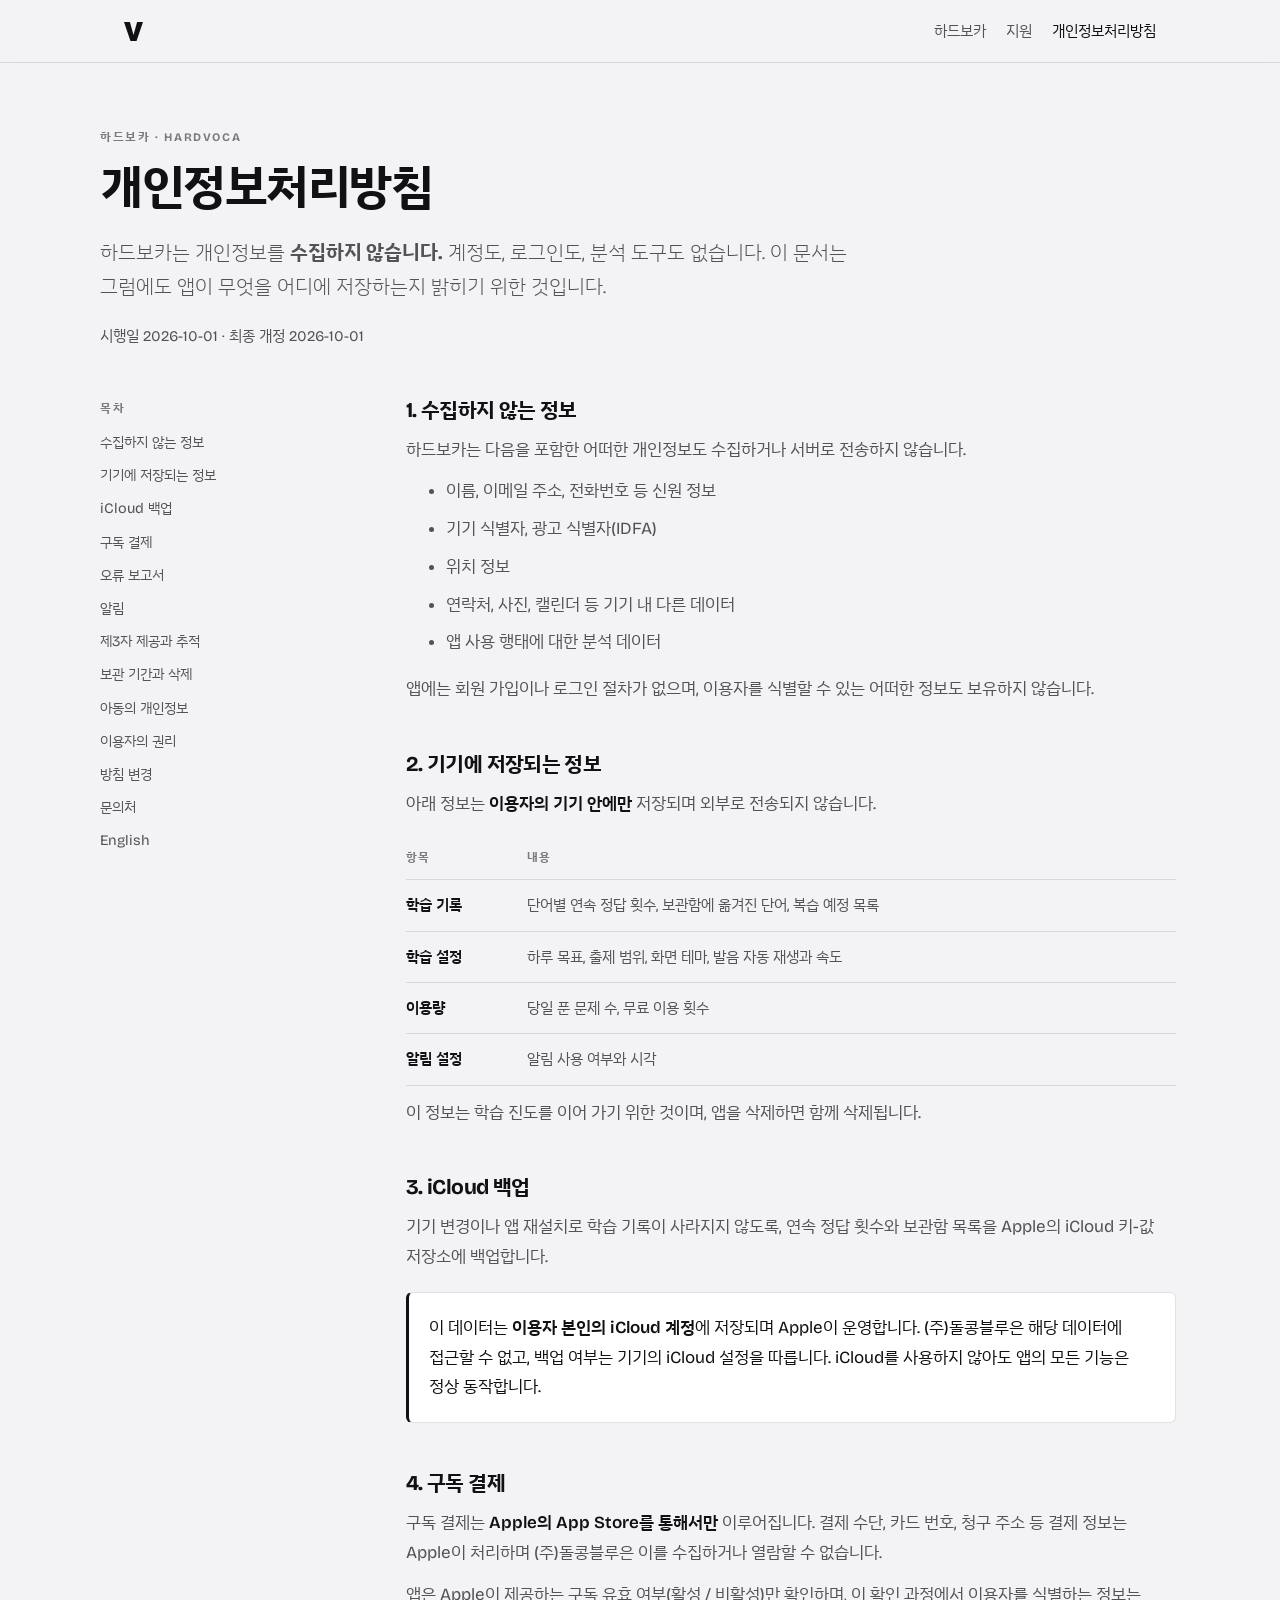
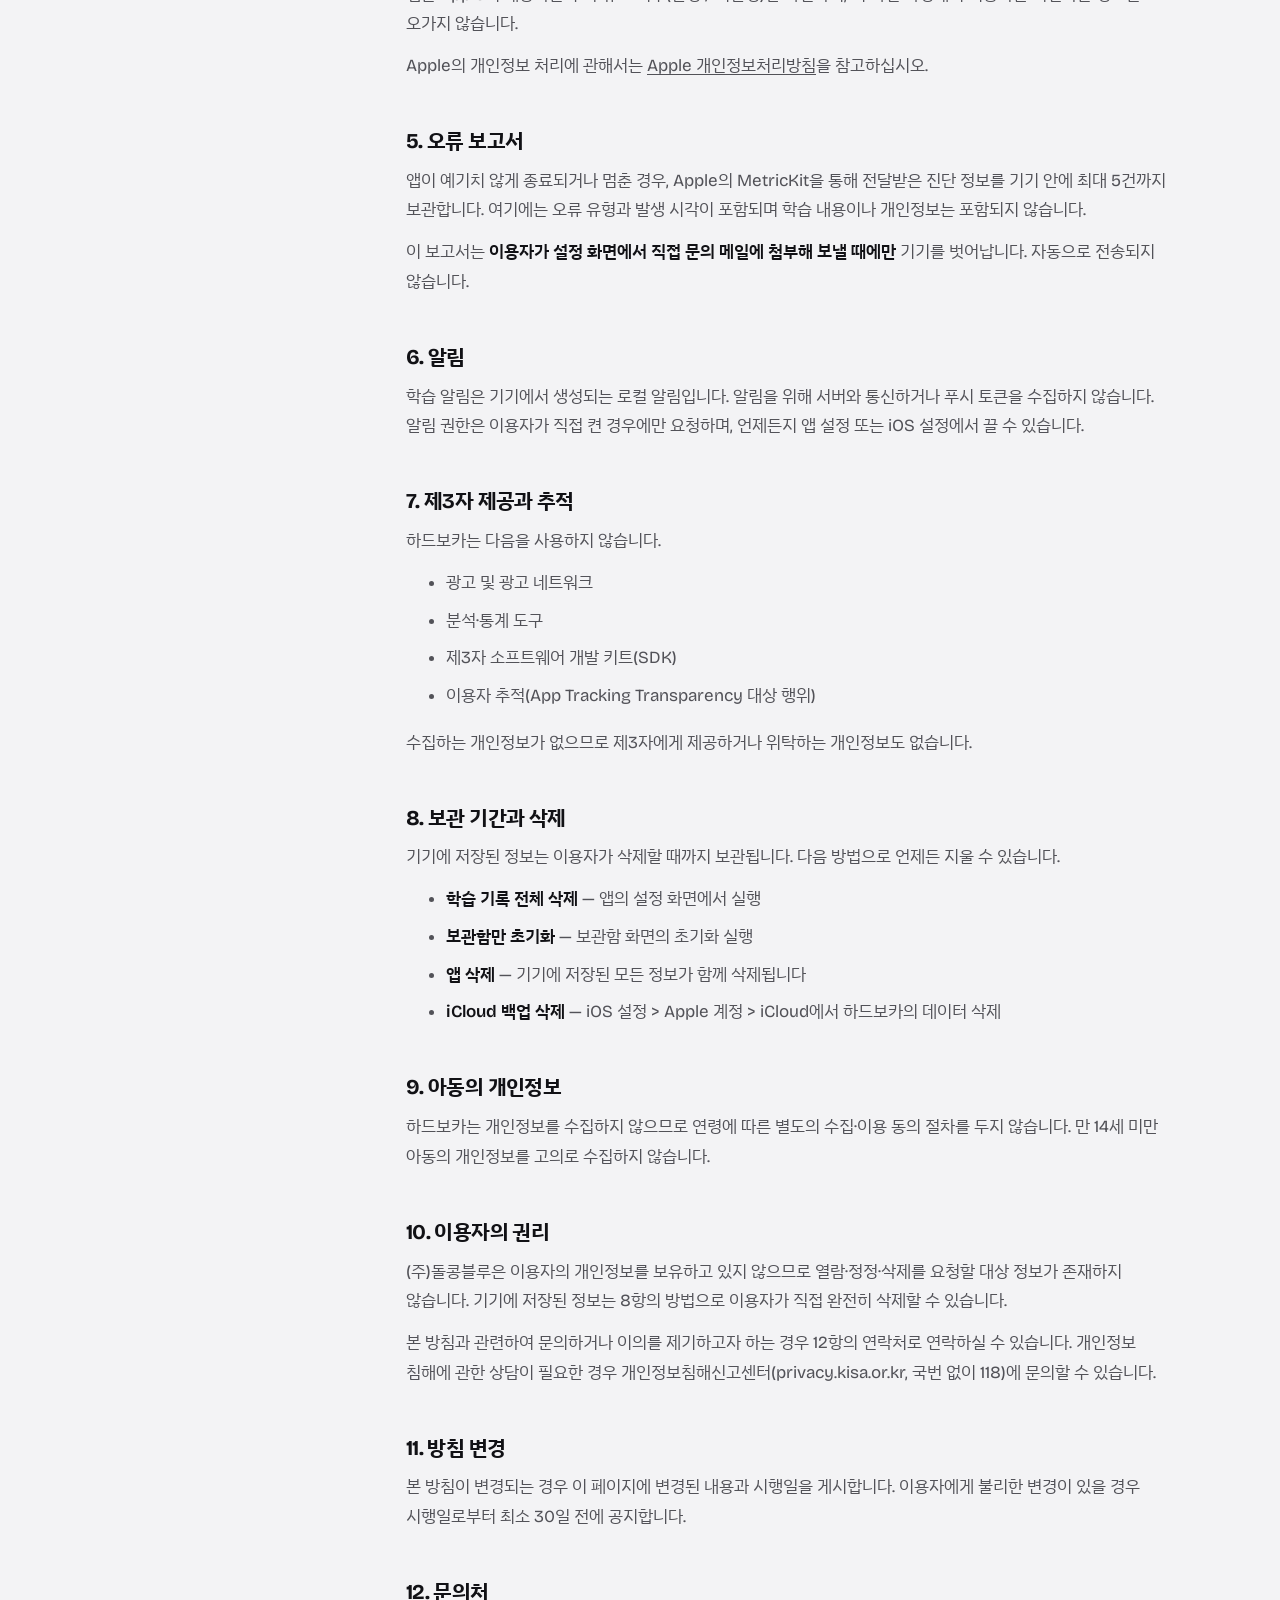
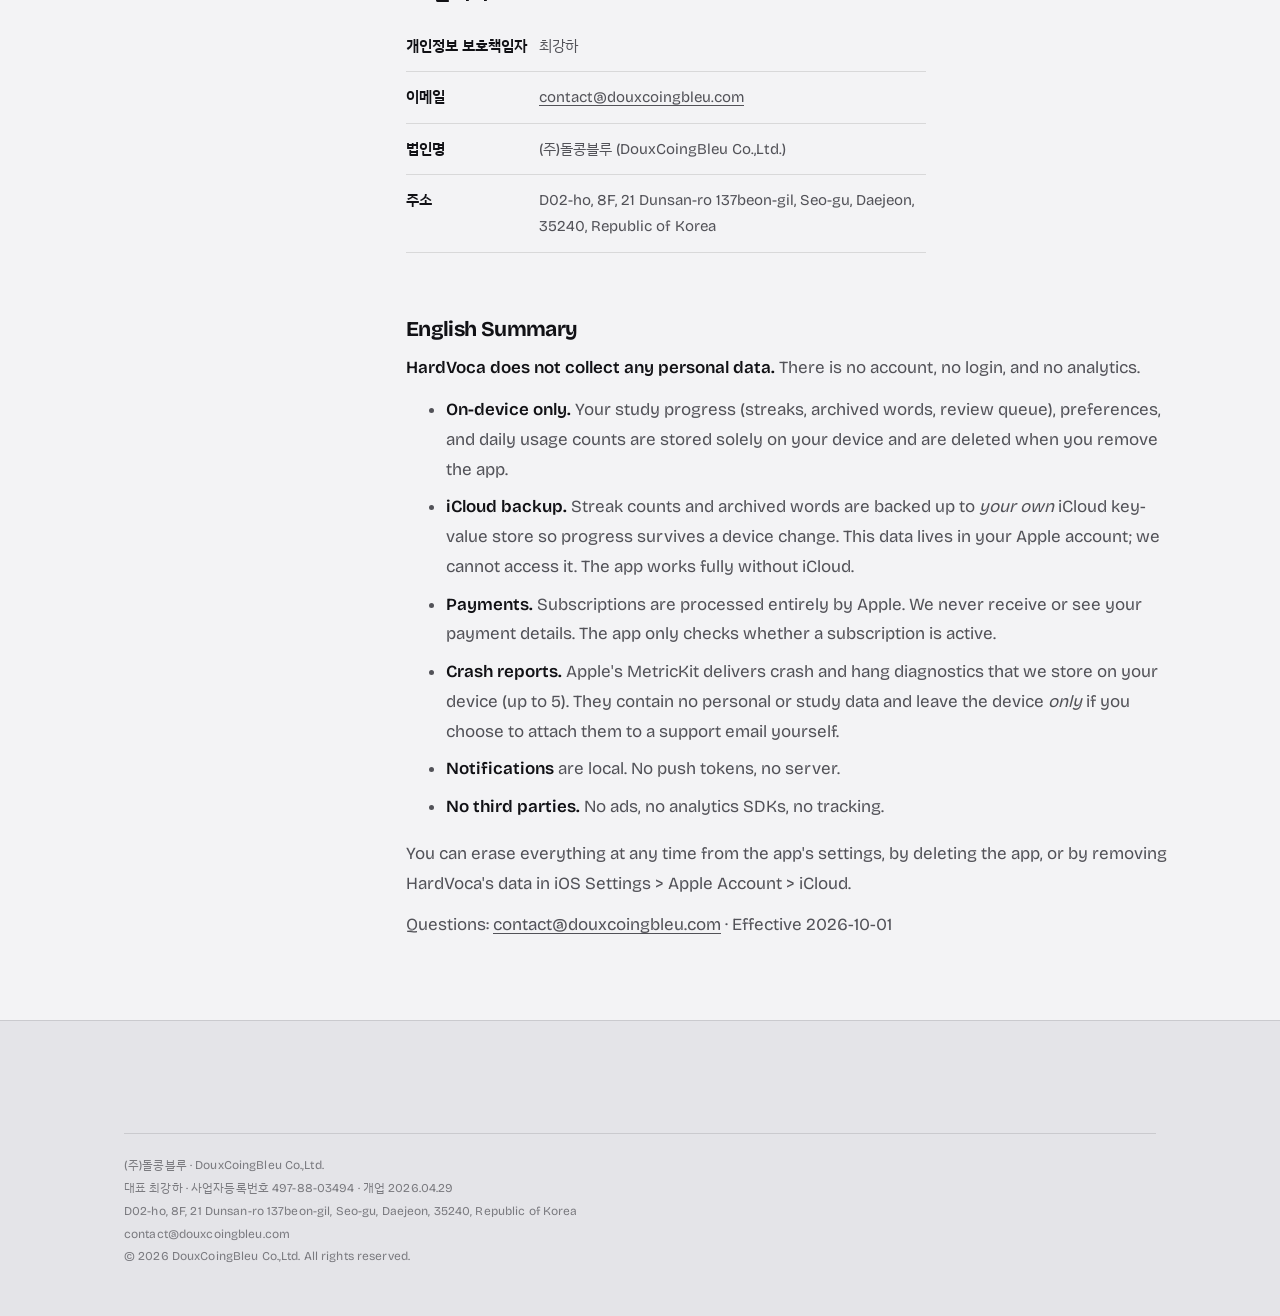
==== privacy.html @ 47552bf2 "site: 하드보카 소개, 개인정보처리방침, 지원 페이지 douxcoingbleu.com 에 올라가는 정적 사이트입니다. 정적 파일 4개뿐이라 빌드 과정이 없습니다." ====
<!DOCTYPE html>
<html lang="ko">
<head>
<meta charset="UTF-8">
<meta name="viewport" content="width=device-width, initial-scale=1">
<title>개인정보처리방침 — 하드보카</title>
<meta name="description" content="하드보카는 개인정보를 수집하지 않습니다. 학습 기록은 사용자 기기와 본인의 iCloud에만 저장됩니다.">
<link rel="stylesheet" href="styles.css">
<link rel="icon" href="data:image/svg+xml,%3Csvg xmlns='http://www.w3.org/2000/svg' viewBox='0 0 100 100'%3E%3Cpath d='M0 0 L31 0 L50 68 L69 0 L100 0 L66 100 L34 100 Z' fill='%23161618'/%3E%3C/svg%3E">
</head>
<body>

<header>
  <div class="wrap bar">
    <a class="brand" href="index.html" aria-label="홈으로">
      <svg viewBox="0 0 100 100" width="19" height="19" aria-hidden="true"><path d="M0 0 L31 0 L50 68 L69 0 L100 0 L66 100 L34 100 Z" fill="currentColor"/></svg>
    </a>
    <nav>
      <a href="index.html#product">하드보카</a>
      <a href="support.html">지원</a>
      <a href="privacy.html" aria-current="page">개인정보처리방침</a>
    </nav>
  </div>
</header>

<main class="wrap doc">
  <div style="max-width:70ch;margin-bottom:var(--s12)">
    <p class="eyebrow">하드보카 · HardVoca</p>
    <h1 style="font-size:clamp(2rem,4.4vw,3rem);margin-top:var(--s3)">개인정보처리방침</h1>
    <p class="lede" style="margin-top:var(--s5)">하드보카는 개인정보를 <strong>수집하지 않습니다.</strong> 계정도, 로그인도, 분석 도구도 없습니다. 이 문서는 그럼에도 앱이 무엇을 어디에 저장하는지 밝히기 위한 것입니다.</p>
    <p class="small muted" style="margin-top:var(--s5)">시행일 2026-10-01 · 최종 개정 2026-10-01</p>
  </div>

  <div class="doc-grid">
    <aside class="toc">
      <p class="eyebrow">목차</p>
      <ol>
        <li><a href="#s1">수집하지 않는 정보</a></li>
        <li><a href="#s2">기기에 저장되는 정보</a></li>
        <li><a href="#s3">iCloud 백업</a></li>
        <li><a href="#s4">구독 결제</a></li>
        <li><a href="#s5">오류 보고서</a></li>
        <li><a href="#s6">알림</a></li>
        <li><a href="#s7">제3자 제공과 추적</a></li>
        <li><a href="#s8">보관 기간과 삭제</a></li>
        <li><a href="#s9">아동의 개인정보</a></li>
        <li><a href="#s10">이용자의 권리</a></li>
        <li><a href="#s11">방침 변경</a></li>
        <li><a href="#s12">문의처</a></li>
        <li><a href="#en">English</a></li>
      </ol>
    </aside>

    <article class="prose">
      <h2 id="s1">1. 수집하지 않는 정보</h2>
      <p>하드보카는 다음을 포함한 어떠한 개인정보도 수집하거나 서버로 전송하지 않습니다.</p>
      <ul>
        <li>이름, 이메일 주소, 전화번호 등 신원 정보</li>
        <li>기기 식별자, 광고 식별자(IDFA)</li>
        <li>위치 정보</li>
        <li>연락처, 사진, 캘린더 등 기기 내 다른 데이터</li>
        <li>앱 사용 행태에 대한 분석 데이터</li>
      </ul>
      <p>앱에는 회원 가입이나 로그인 절차가 없으며, 이용자를 식별할 수 있는 어떠한 정보도 보유하지 않습니다.</p>

      <h2 id="s2">2. 기기에 저장되는 정보</h2>
      <p>아래 정보는 <strong>이용자의 기기 안에만</strong> 저장되며 외부로 전송되지 않습니다.</p>
      <table>
        <thead><tr><th>항목</th><th>내용</th></tr></thead>
        <tbody>
          <tr><td>학습 기록</td><td>단어별 연속 정답 횟수, 보관함에 옮겨진 단어, 복습 예정 목록</td></tr>
          <tr><td>학습 설정</td><td>하루 목표, 출제 범위, 화면 테마, 발음 자동 재생과 속도</td></tr>
          <tr><td>이용량</td><td>당일 푼 문제 수, 무료 이용 횟수</td></tr>
          <tr><td>알림 설정</td><td>알림 사용 여부와 시각</td></tr>
        </tbody>
      </table>
      <p>이 정보는 학습 진도를 이어 가기 위한 것이며, 앱을 삭제하면 함께 삭제됩니다.</p>

      <h2 id="s3">3. iCloud 백업</h2>
      <p>기기 변경이나 앱 재설치로 학습 기록이 사라지지 않도록, 연속 정답 횟수와 보관함 목록을 Apple의 iCloud 키-값 저장소에 백업합니다.</p>
      <div class="callout">
        <p>이 데이터는 <strong>이용자 본인의 iCloud 계정</strong>에 저장되며 Apple이 운영합니다. (주)돌콩블루은 해당 데이터에 접근할 수 없고, 백업 여부는 기기의 iCloud 설정을 따릅니다. iCloud를 사용하지 않아도 앱의 모든 기능은 정상 동작합니다.</p>
      </div>

      <h2 id="s4">4. 구독 결제</h2>
      <p>구독 결제는 <strong>Apple의 App Store를 통해서만</strong> 이루어집니다. 결제 수단, 카드 번호, 청구 주소 등 결제 정보는 Apple이 처리하며 (주)돌콩블루은 이를 수집하거나 열람할 수 없습니다.</p>
      <p>앱은 Apple이 제공하는 구독 유효 여부(활성 / 비활성)만 확인하며, 이 확인 과정에서 이용자를 식별하는 정보는 오가지 않습니다.</p>
      <p>Apple의 개인정보 처리에 관해서는 <a href="https://www.apple.com/legal/privacy/">Apple 개인정보처리방침</a>을 참고하십시오.</p>

      <h2 id="s5">5. 오류 보고서</h2>
      <p>앱이 예기치 않게 종료되거나 멈춘 경우, Apple의 MetricKit을 통해 전달받은 진단 정보를 기기 안에 최대 5건까지 보관합니다. 여기에는 오류 유형과 발생 시각이 포함되며 학습 내용이나 개인정보는 포함되지 않습니다.</p>
      <p>이 보고서는 <strong>이용자가 설정 화면에서 직접 문의 메일에 첨부해 보낼 때에만</strong> 기기를 벗어납니다. 자동으로 전송되지 않습니다.</p>

      <h2 id="s6">6. 알림</h2>
      <p>학습 알림은 기기에서 생성되는 로컬 알림입니다. 알림을 위해 서버와 통신하거나 푸시 토큰을 수집하지 않습니다. 알림 권한은 이용자가 직접 켠 경우에만 요청하며, 언제든지 앱 설정 또는 iOS 설정에서 끌 수 있습니다.</p>

      <h2 id="s7">7. 제3자 제공과 추적</h2>
      <p>하드보카는 다음을 사용하지 않습니다.</p>
      <ul>
        <li>광고 및 광고 네트워크</li>
        <li>분석·통계 도구</li>
        <li>제3자 소프트웨어 개발 키트(SDK)</li>
        <li>이용자 추적(App Tracking Transparency 대상 행위)</li>
      </ul>
      <p>수집하는 개인정보가 없으므로 제3자에게 제공하거나 위탁하는 개인정보도 없습니다.</p>

      <h2 id="s8">8. 보관 기간과 삭제</h2>
      <p>기기에 저장된 정보는 이용자가 삭제할 때까지 보관됩니다. 다음 방법으로 언제든 지울 수 있습니다.</p>
      <ul>
        <li><strong>학습 기록 전체 삭제</strong> — 앱의 설정 화면에서 실행</li>
        <li><strong>보관함만 초기화</strong> — 보관함 화면의 초기화 실행</li>
        <li><strong>앱 삭제</strong> — 기기에 저장된 모든 정보가 함께 삭제됩니다</li>
        <li><strong>iCloud 백업 삭제</strong> — iOS 설정 &gt; Apple 계정 &gt; iCloud에서 하드보카의 데이터 삭제</li>
      </ul>

      <h2 id="s9">9. 아동의 개인정보</h2>
      <p>하드보카는 개인정보를 수집하지 않으므로 연령에 따른 별도의 수집·이용 동의 절차를 두지 않습니다. 만 14세 미만 아동의 개인정보를 고의로 수집하지 않습니다.</p>

      <h2 id="s10">10. 이용자의 권리</h2>
      <p>(주)돌콩블루은 이용자의 개인정보를 보유하고 있지 않으므로 열람·정정·삭제를 요청할 대상 정보가 존재하지 않습니다. 기기에 저장된 정보는 8항의 방법으로 이용자가 직접 완전히 삭제할 수 있습니다.</p>
      <p>본 방침과 관련하여 문의하거나 이의를 제기하고자 하는 경우 12항의 연락처로 연락하실 수 있습니다. 개인정보 침해에 관한 상담이 필요한 경우 개인정보침해신고센터(privacy.kisa.or.kr, 국번 없이 118)에 문의할 수 있습니다.</p>

      <h2 id="s11">11. 방침 변경</h2>
      <p>본 방침이 변경되는 경우 이 페이지에 변경된 내용과 시행일을 게시합니다. 이용자에게 불리한 변경이 있을 경우 시행일로부터 최소 30일 전에 공지합니다.</p>

      <h2 id="s12">12. 문의처</h2>
      <table style="max-width:520px">
        <tbody>
          <tr><td>개인정보 보호책임자</td><td>최강하</td></tr>
          <tr><td>이메일</td><td><a href="mailto:contact@douxcoingbleu.com">contact@douxcoingbleu.com</a></td></tr>
          <tr><td>법인명</td><td>(주)돌콩블루 (DouxCoingBleu Co.,Ltd.)</td></tr>
          <tr><td>주소</td><td>D02-ho, 8F, 21 Dunsan-ro 137beon-gil, Seo-gu, Daejeon, 35240, Republic of Korea</td></tr>
        </tbody>
      </table>

      <h2 id="en" style="margin-top:var(--s16)">English Summary</h2>
      <p><strong>HardVoca does not collect any personal data.</strong> There is no account, no login, and no analytics.</p>
      <ul>
        <li><strong>On-device only.</strong> Your study progress (streaks, archived words, review queue), preferences, and daily usage counts are stored solely on your device and are deleted when you remove the app.</li>
        <li><strong>iCloud backup.</strong> Streak counts and archived words are backed up to <em>your own</em> iCloud key-value store so progress survives a device change. This data lives in your Apple account; we cannot access it. The app works fully without iCloud.</li>
        <li><strong>Payments.</strong> Subscriptions are processed entirely by Apple. We never receive or see your payment details. The app only checks whether a subscription is active.</li>
        <li><strong>Crash reports.</strong> Apple's MetricKit delivers crash and hang diagnostics that we store on your device (up to 5). They contain no personal or study data and leave the device <em>only</em> if you choose to attach them to a support email yourself.</li>
        <li><strong>Notifications</strong> are local. No push tokens, no server.</li>
        <li><strong>No third parties.</strong> No ads, no analytics SDKs, no tracking.</li>
      </ul>
      <p>You can erase everything at any time from the app's settings, by deleting the app, or by removing HardVoca's data in iOS Settings &gt; Apple Account &gt; iCloud.</p>
      <p>Questions: <a href="mailto:contact@douxcoingbleu.com">contact@douxcoingbleu.com</a> · Effective 2026-10-01</p>
    </article>
  </div>
</main>

<footer>
  <div class="wrap">
    <p class="legal">
      (주)돌콩블루 · DouxCoingBleu Co.,Ltd.<br>
      대표 최강하 · 사업자등록번호 497-88-03494 · 개업 2026.04.29<br>
      D02-ho, 8F, 21 Dunsan-ro 137beon-gil, Seo-gu, Daejeon, 35240, Republic of Korea<br>
      contact@douxcoingbleu.com<br>
      © <span id="year">2026</span> DouxCoingBleu Co.,Ltd. All rights reserved.
    </p>
  </div>
</footer>

<script>document.getElementById('year').textContent = new Date().getFullYear();</script>
</body>
</html>
---- styles.css ----
@import url('https://fonts.googleapis.com/css2?family=Bricolage+Grotesque:opsz,wght@12..96,300;12..96,400;12..96,700;12..96,800&family=IBM+Plex+Sans+KR:wght@300;400;600;700&display=swap');

/* 앱(하드보카)의 ink-on-wash 팔레트를 그대로 옮긴다.
   흑백이 기조이고, 보라 하나만 강조로 쓴다. */
:root {
  --ink:        oklch(18% 0.008 285);
  --ink-2:      oklch(44% 0.010 285);
  --ink-3:      oklch(58% 0.008 285);
  --wash:       oklch(96.5% 0.003 285);
  --wash-deep:  oklch(92% 0.006 285);
  --surface:    oklch(100% 0 0);
  --line:       oklch(18% 0.008 285 / 0.12);
  --accent:     oklch(48% 0.14 292);

  --s1: 4px;  --s2: 8px;  --s3: 12px; --s4: 16px; --s5: 20px;
  --s6: 24px; --s8: 32px; --s10: 40px; --s12: 48px; --s16: 64px;
  --s20: 80px; --s28: 112px;

  --r-sm: 6px; --r-md: 12px; --r-lg: 20px; --r-full: 9999px;
  --wrap: 1080px;
}

@media (prefers-color-scheme: dark) {
  :root {
    --ink:       oklch(93% 0.006 285);
    --ink-2:     oklch(72% 0.010 285);
    --ink-3:     oklch(58% 0.010 285);
    --wash:      oklch(15% 0.012 285);
    --wash-deep: oklch(19% 0.014 285);
    --surface:   oklch(21% 0.014 285);
    --line:      oklch(93% 0.006 285 / 0.14);
    --accent:    oklch(76% 0.13 292);
  }
}

*, *::before, *::after { box-sizing: border-box; }

html { -webkit-text-size-adjust: 100%; scroll-behavior: smooth; }

body {
  margin: 0;
  background: var(--wash);
  color: var(--ink);
  font-family: 'Bricolage Grotesque', 'IBM Plex Sans KR', -apple-system, sans-serif;
  font-size: 17px;
  line-height: 1.75;
  font-weight: 400;
  word-break: keep-all;
}

.wrap { max-width: var(--wrap); margin: 0 auto; padding: 0 var(--s6); }

/* ── 타이포 ─────────────────────────────────────────── */

h1, h2, h3 { font-weight: 700; letter-spacing: -0.03em; line-height: 1.18; margin: 0; }
h1 { font-size: clamp(2.6rem, 6.4vw, 4.4rem); }
h2 { font-size: clamp(1.7rem, 3.4vw, 2.5rem); }
h3 { font-size: 1.125rem; letter-spacing: -0.015em; line-height: 1.4; }
p  { margin: 0; }

.eyebrow {
  font-size: 0.72rem; font-weight: 700; letter-spacing: 0.14em;
  text-transform: uppercase; color: var(--ink-3);
}
.lede { font-size: clamp(1.05rem, 1.7vw, 1.22rem); color: var(--ink-2); font-weight: 300; }
.muted { color: var(--ink-2); }
.small { font-size: 0.92rem; }

a { color: inherit; text-underline-offset: 3px; text-decoration-thickness: 1px; }
a:hover { color: var(--accent); }

/* ── 헤더 ───────────────────────────────────────────── */

header {
  position: sticky; top: 0; z-index: 20;
  background: color-mix(in oklab, var(--wash) 86%, transparent);
  backdrop-filter: saturate(180%) blur(14px);
  border-bottom: 1px solid var(--line);
}
.bar { display: flex; align-items: center; gap: var(--s6); height: 62px; }
.brand { display: inline-flex; align-items: center; gap: var(--s3); font-weight: 700; letter-spacing: -0.02em; text-decoration: none; }
.brand svg { width: 19px; height: 19px; display: block; }
nav { margin-left: auto; display: flex; gap: var(--s5); font-size: 0.93rem; }
nav a { text-decoration: none; color: var(--ink-2); }
nav a:hover, nav a[aria-current="page"] { color: var(--ink); }

/* ── 히어로 (비대칭) ─────────────────────────────────── */

.hero { position: relative; isolation: isolate; overflow: hidden; border-bottom: 1px solid var(--line); }
.hero::after {
  content: ''; position: absolute; inset: 0; pointer-events: none; z-index: 1;
  background-image: url("data:image/svg+xml,%3Csvg viewBox='0 0 200 200' xmlns='http://www.w3.org/2000/svg'%3E%3Cfilter id='n'%3E%3CfeTurbulence type='fractalNoise' baseFrequency='0.9' numOctaves='4' stitchTiles='stitch'/%3E%3C/filter%3E%3Crect width='100%25' height='100%25' filter='url(%23n)'/%3E%3C/svg%3E");
  background-size: 170px 170px; opacity: 0.032; mix-blend-mode: overlay;
}
.hero-inner {
  display: grid; grid-template-columns: 1.45fr 1fr; gap: var(--s16);
  align-items: end; padding: var(--s28) 0 var(--s20);
}
.hero h1 { margin-top: var(--s5); }
.hero .lede { margin-top: var(--s6); max-width: 34ch; }
.hero-side { padding-bottom: var(--s2); }

.stat { border-top: 1px solid var(--line); padding-top: var(--s3); margin-top: var(--s5); }
.stat:first-child { margin-top: 0; }
.stat dt { font-size: 0.74rem; font-weight: 700; letter-spacing: 0.1em; text-transform: uppercase; color: var(--ink-3); }
.stat dd { margin: var(--s1) 0 0; font-size: 1.55rem; font-weight: 700; letter-spacing: -0.03em; font-variant-numeric: tabular-nums; }

/* ── 섹션 ───────────────────────────────────────────── */

section { padding: var(--s20) 0; border-bottom: 1px solid var(--line); }
section:last-of-type { border-bottom: 0; }
.section-head { max-width: 58ch; }
.section-head h2 { margin-top: var(--s3); }
.section-head p { margin-top: var(--s4); }

.features { display: grid; grid-template-columns: repeat(2, 1fr); gap: var(--s10) var(--s12); margin-top: var(--s16); }
.feature { padding-left: var(--s5); border-left: 2px solid var(--ink); }
.feature h3 { margin-bottom: var(--s2); }
.feature p { color: var(--ink-2); font-size: 0.98rem; }

.plans { display: grid; grid-template-columns: repeat(2, 1fr); gap: var(--s5); margin-top: var(--s12); max-width: 620px; }
.plan { background: var(--surface); border: 1px solid var(--line); border-radius: var(--r-md); padding: var(--s6); }
.plan .name { font-size: 0.8rem; font-weight: 700; letter-spacing: 0.1em; text-transform: uppercase; color: var(--ink-3); }
.plan .price { margin-top: var(--s2); font-size: 2rem; font-weight: 700; letter-spacing: -0.035em; font-variant-numeric: tabular-nums; }
.plan .per { font-size: 0.95rem; font-weight: 400; color: var(--ink-2); }
.plan .note { margin-top: var(--s2); font-size: 0.88rem; color: var(--ink-2); }
.plan[data-featured] { border-color: var(--accent); }
.tag {
  display: inline-block; margin-top: var(--s3); padding: 3px 9px; border-radius: var(--r-full);
  background: color-mix(in oklab, var(--accent) 14%, transparent);
  color: var(--accent); font-size: 0.74rem; font-weight: 700; letter-spacing: 0.02em;
}

/* ── 본문형 페이지 (약관·지원) ───────────────────────── */

.doc { padding: var(--s16) 0 var(--s20); }
.doc-grid { display: grid; grid-template-columns: 1fr 3fr; gap: var(--s12); align-items: start; }
.toc { position: sticky; top: 86px; font-size: 0.9rem; }
.toc ol { list-style: none; margin: var(--s3) 0 0; padding: 0; }
.toc li { margin-bottom: var(--s2); }
.toc a { color: var(--ink-2); text-decoration: none; }
.toc a:hover { color: var(--ink); }

.prose { max-width: 70ch; }
.prose h2 { font-size: 1.32rem; margin-top: var(--s12); scroll-margin-top: 86px; }
.prose h2:first-child { margin-top: 0; }
.prose h3 { margin-top: var(--s6); font-size: 1rem; }
.prose p, .prose ul, .prose ol { margin-top: var(--s3); color: var(--ink-2); }
.prose li { margin-bottom: var(--s2); }
.prose strong { color: var(--ink); font-weight: 600; }

.callout {
  margin-top: var(--s5); padding: var(--s5); background: var(--surface);
  border: 1px solid var(--line); border-left: 3px solid var(--ink); border-radius: var(--r-sm);
}
.callout p { margin-top: 0; color: var(--ink); }

table { width: 100%; border-collapse: collapse; margin-top: var(--s4); font-size: 0.94rem; }
th, td { text-align: left; padding: var(--s3) var(--s3) var(--s3) 0; border-bottom: 1px solid var(--line); vertical-align: top; }
th { font-size: 0.74rem; font-weight: 700; letter-spacing: 0.08em; text-transform: uppercase; color: var(--ink-3); }
td { color: var(--ink-2); }
td:first-child { color: var(--ink); font-weight: 600; white-space: nowrap; }

.faq { margin-top: var(--s10); }
.faq details { border-bottom: 1px solid var(--line); padding: var(--s4) 0; }
.faq summary { cursor: pointer; font-weight: 600; list-style: none; display: flex; align-items: center; gap: var(--s3); }
.faq summary::-webkit-details-marker { display: none; }
.faq summary::before { content: '+'; color: var(--ink-3); font-weight: 400; font-size: 1.2rem; line-height: 1; }
.faq details[open] summary::before { content: '–'; }
.faq p { margin-top: var(--s3); color: var(--ink-2); padding-left: var(--s6); }

/* ── 푸터 ───────────────────────────────────────────── */

footer { background: var(--wash-deep); border-top: 1px solid var(--line); padding: var(--s16) 0 var(--s12); font-size: 0.9rem; }
.foot-grid { display: grid; grid-template-columns: 2fr 1fr 1fr; gap: var(--s10); }
.foot-grid h4 { margin: 0 0 var(--s3); font-size: 0.74rem; font-weight: 700; letter-spacing: 0.1em; text-transform: uppercase; color: var(--ink-3); }
.foot-grid ul { list-style: none; margin: 0; padding: 0; }
.foot-grid li { margin-bottom: var(--s2); }
.foot-grid a { color: var(--ink-2); text-decoration: none; }
.foot-grid a:hover { color: var(--ink); }
/* 법적 고지. 사이트의 얼굴은 브랜드명(douxcoingbleu)이고, 등기상 법인명은
   여기에만 조용히 둔다. */
.legal { margin-top: var(--s12); padding-top: var(--s5); border-top: 1px solid var(--line); color: var(--ink-3); font-size: 0.75rem; line-height: 1.9; letter-spacing: 0.01em; }

/* ── 반응형 ─────────────────────────────────────────── */

@media (max-width: 860px) {
  .hero-inner { grid-template-columns: 1fr; gap: var(--s10); padding: var(--s16) 0 var(--s12); align-items: start; }
  .features, .plans, .foot-grid { grid-template-columns: 1fr; }
  .doc-grid { grid-template-columns: 1fr; gap: var(--s6); }
  .toc { position: static; }
  section { padding: var(--s12) 0; }
  body { font-size: 16px; }
}

@media (prefers-reduced-motion: reduce) {
  html { scroll-behavior: auto; }
  *, *::before, *::after { animation-duration: 0.01ms !important; transition-duration: 0.01ms !important; }
}
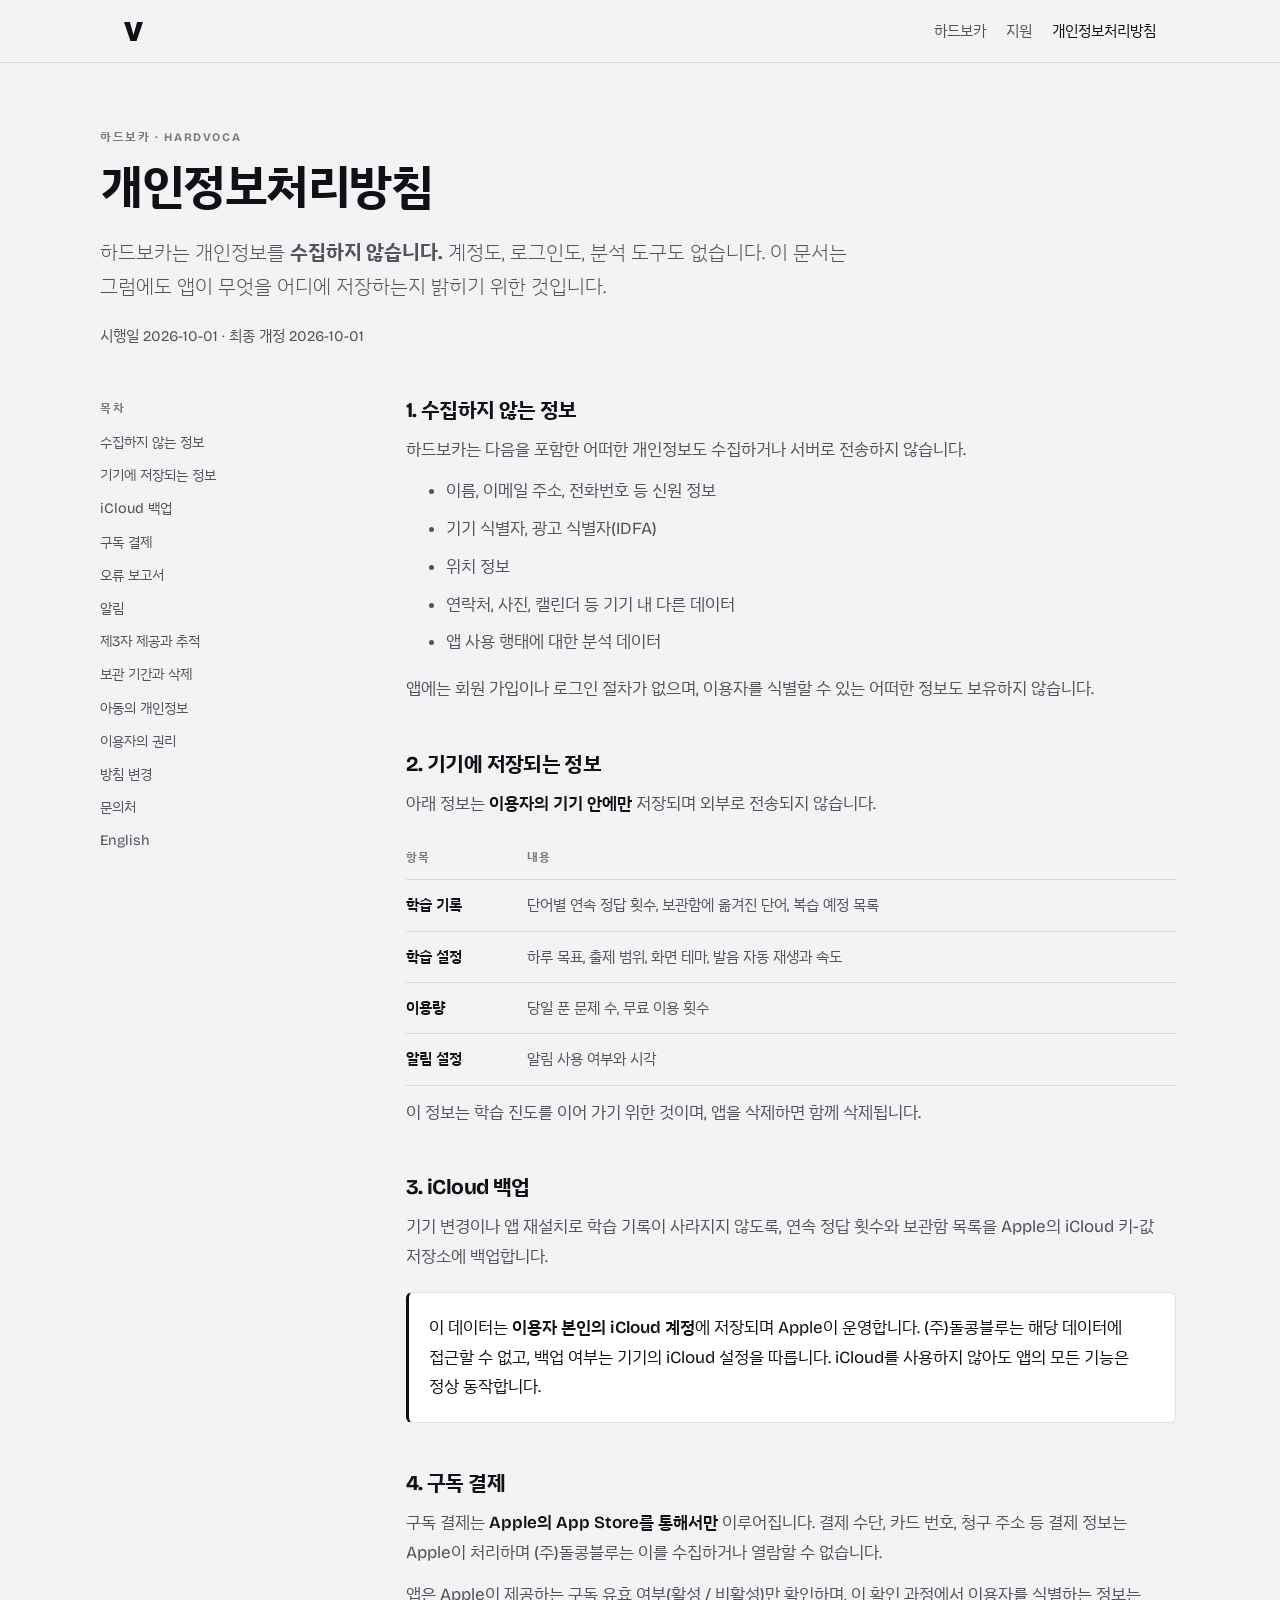
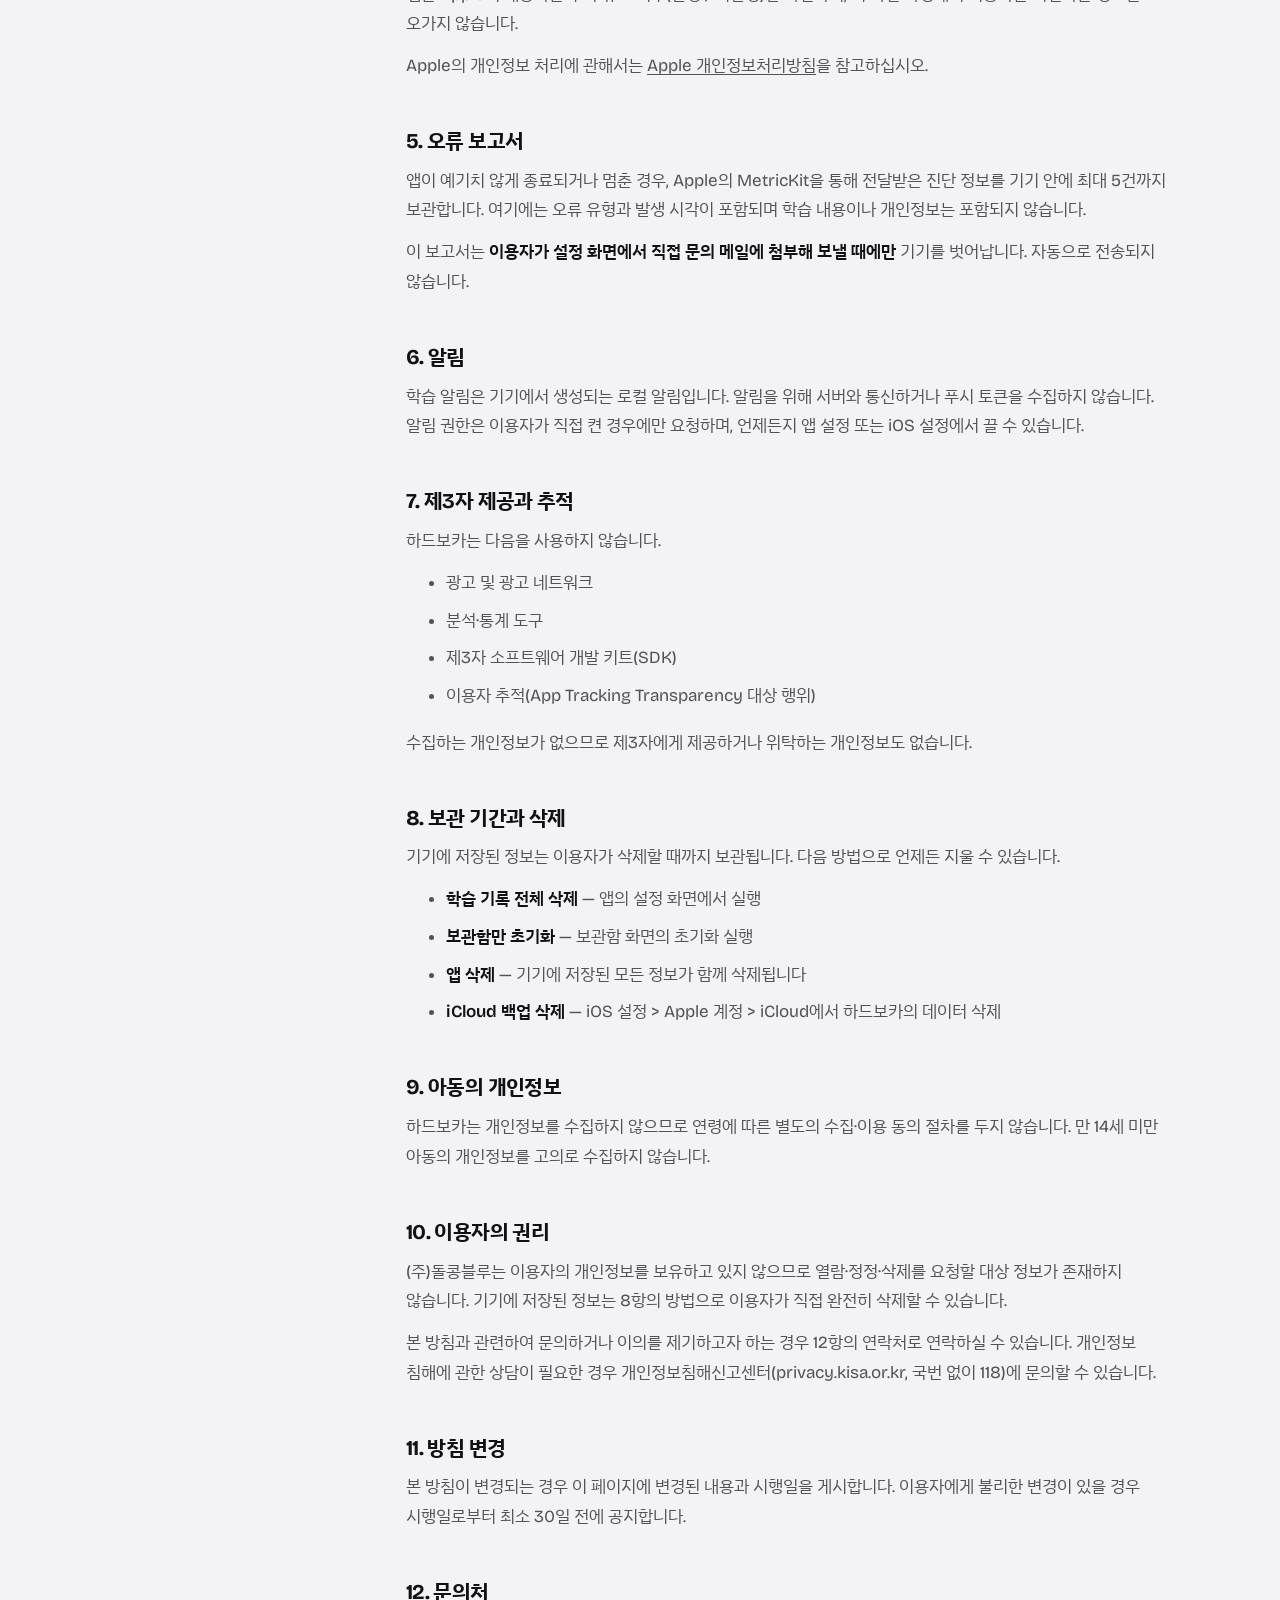
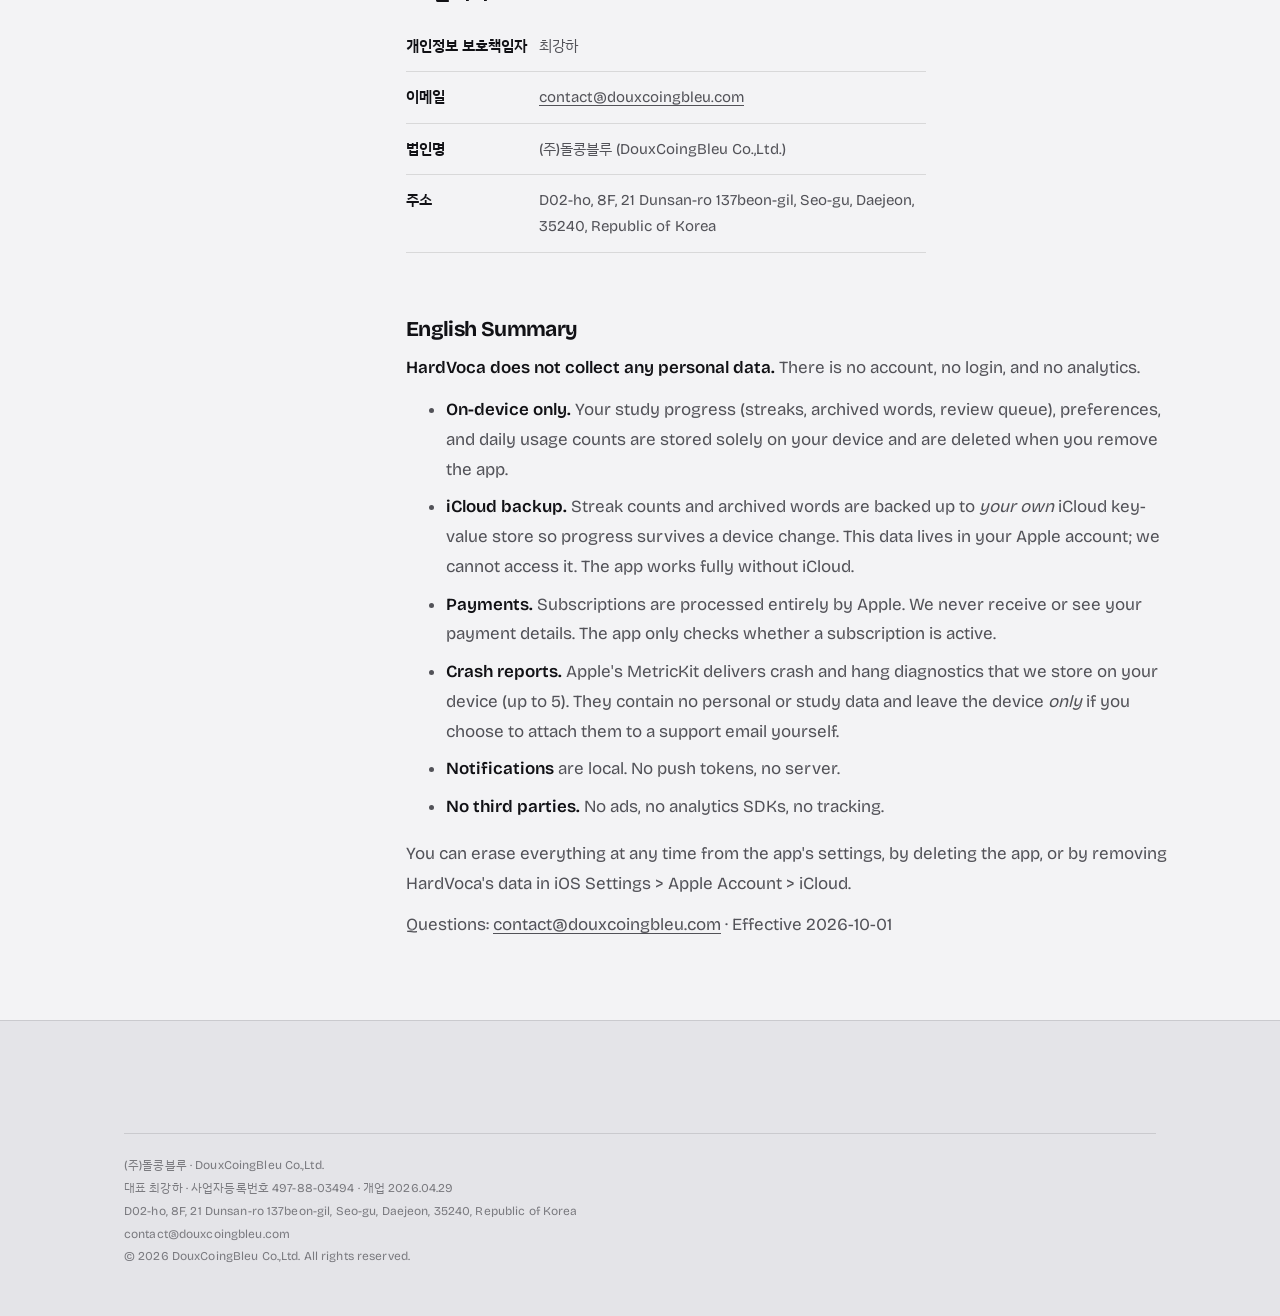
==== commit 8a0aed4b: "site: 내용 갱신" ====
--- a/privacy.html
+++ b/privacy.html
@@ -79,11 +79,11 @@
       <h2 id="s3">3. iCloud 백업</h2>
       <p>기기 변경이나 앱 재설치로 학습 기록이 사라지지 않도록, 연속 정답 횟수와 보관함 목록을 Apple의 iCloud 키-값 저장소에 백업합니다.</p>
       <div class="callout">
-        <p>이 데이터는 <strong>이용자 본인의 iCloud 계정</strong>에 저장되며 Apple이 운영합니다. (주)돌콩블루은 해당 데이터에 접근할 수 없고, 백업 여부는 기기의 iCloud 설정을 따릅니다. iCloud를 사용하지 않아도 앱의 모든 기능은 정상 동작합니다.</p>
+        <p>이 데이터는 <strong>이용자 본인의 iCloud 계정</strong>에 저장되며 Apple이 운영합니다. (주)돌콩블루는 해당 데이터에 접근할 수 없고, 백업 여부는 기기의 iCloud 설정을 따릅니다. iCloud를 사용하지 않아도 앱의 모든 기능은 정상 동작합니다.</p>
       </div>
 
       <h2 id="s4">4. 구독 결제</h2>
-      <p>구독 결제는 <strong>Apple의 App Store를 통해서만</strong> 이루어집니다. 결제 수단, 카드 번호, 청구 주소 등 결제 정보는 Apple이 처리하며 (주)돌콩블루은 이를 수집하거나 열람할 수 없습니다.</p>
+      <p>구독 결제는 <strong>Apple의 App Store를 통해서만</strong> 이루어집니다. 결제 수단, 카드 번호, 청구 주소 등 결제 정보는 Apple이 처리하며 (주)돌콩블루는 이를 수집하거나 열람할 수 없습니다.</p>
       <p>앱은 Apple이 제공하는 구독 유효 여부(활성 / 비활성)만 확인하며, 이 확인 과정에서 이용자를 식별하는 정보는 오가지 않습니다.</p>
       <p>Apple의 개인정보 처리에 관해서는 <a href="https://www.apple.com/legal/privacy/">Apple 개인정보처리방침</a>을 참고하십시오.</p>
 
@@ -117,7 +117,7 @@
       <p>하드보카는 개인정보를 수집하지 않으므로 연령에 따른 별도의 수집·이용 동의 절차를 두지 않습니다. 만 14세 미만 아동의 개인정보를 고의로 수집하지 않습니다.</p>
 
       <h2 id="s10">10. 이용자의 권리</h2>
-      <p>(주)돌콩블루은 이용자의 개인정보를 보유하고 있지 않으므로 열람·정정·삭제를 요청할 대상 정보가 존재하지 않습니다. 기기에 저장된 정보는 8항의 방법으로 이용자가 직접 완전히 삭제할 수 있습니다.</p>
+      <p>(주)돌콩블루는 이용자의 개인정보를 보유하고 있지 않으므로 열람·정정·삭제를 요청할 대상 정보가 존재하지 않습니다. 기기에 저장된 정보는 8항의 방법으로 이용자가 직접 완전히 삭제할 수 있습니다.</p>
       <p>본 방침과 관련하여 문의하거나 이의를 제기하고자 하는 경우 12항의 연락처로 연락하실 수 있습니다. 개인정보 침해에 관한 상담이 필요한 경우 개인정보침해신고센터(privacy.kisa.or.kr, 국번 없이 118)에 문의할 수 있습니다.</p>
 
       <h2 id="s11">11. 방침 변경</h2>
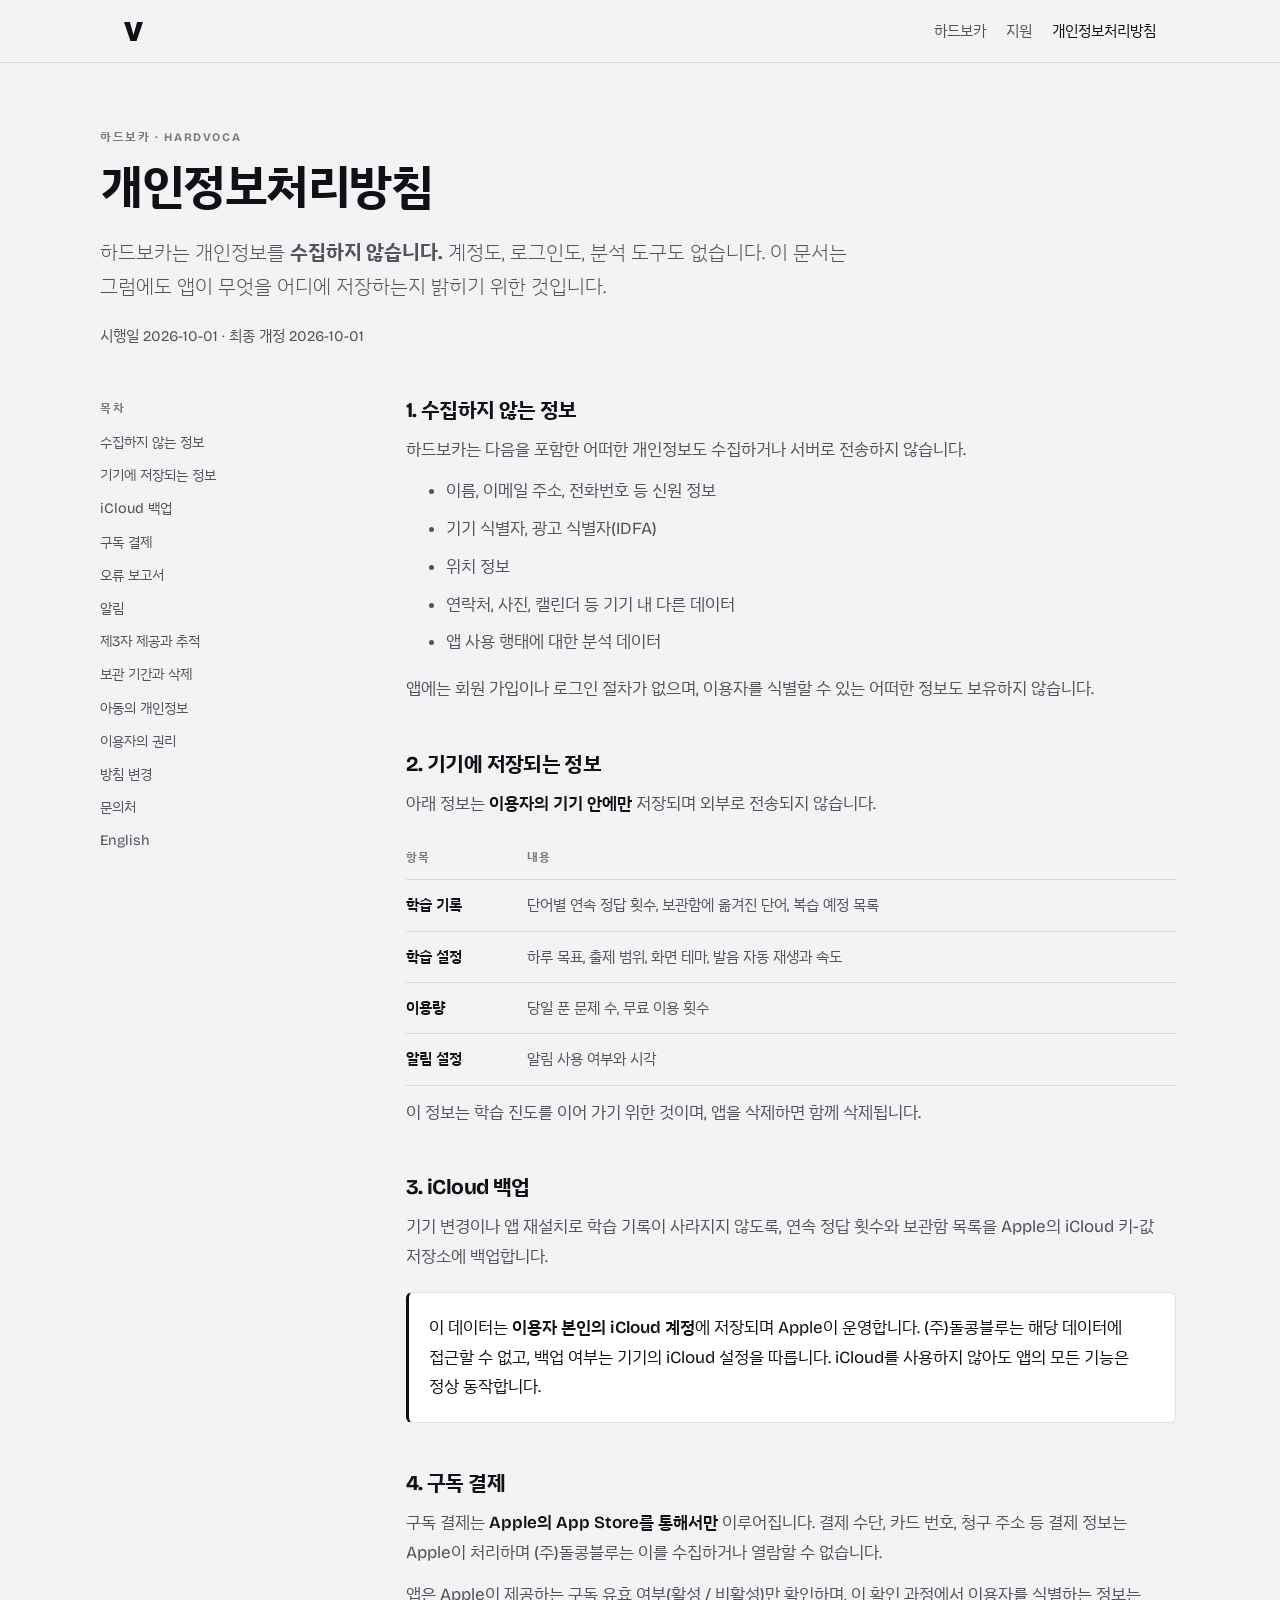
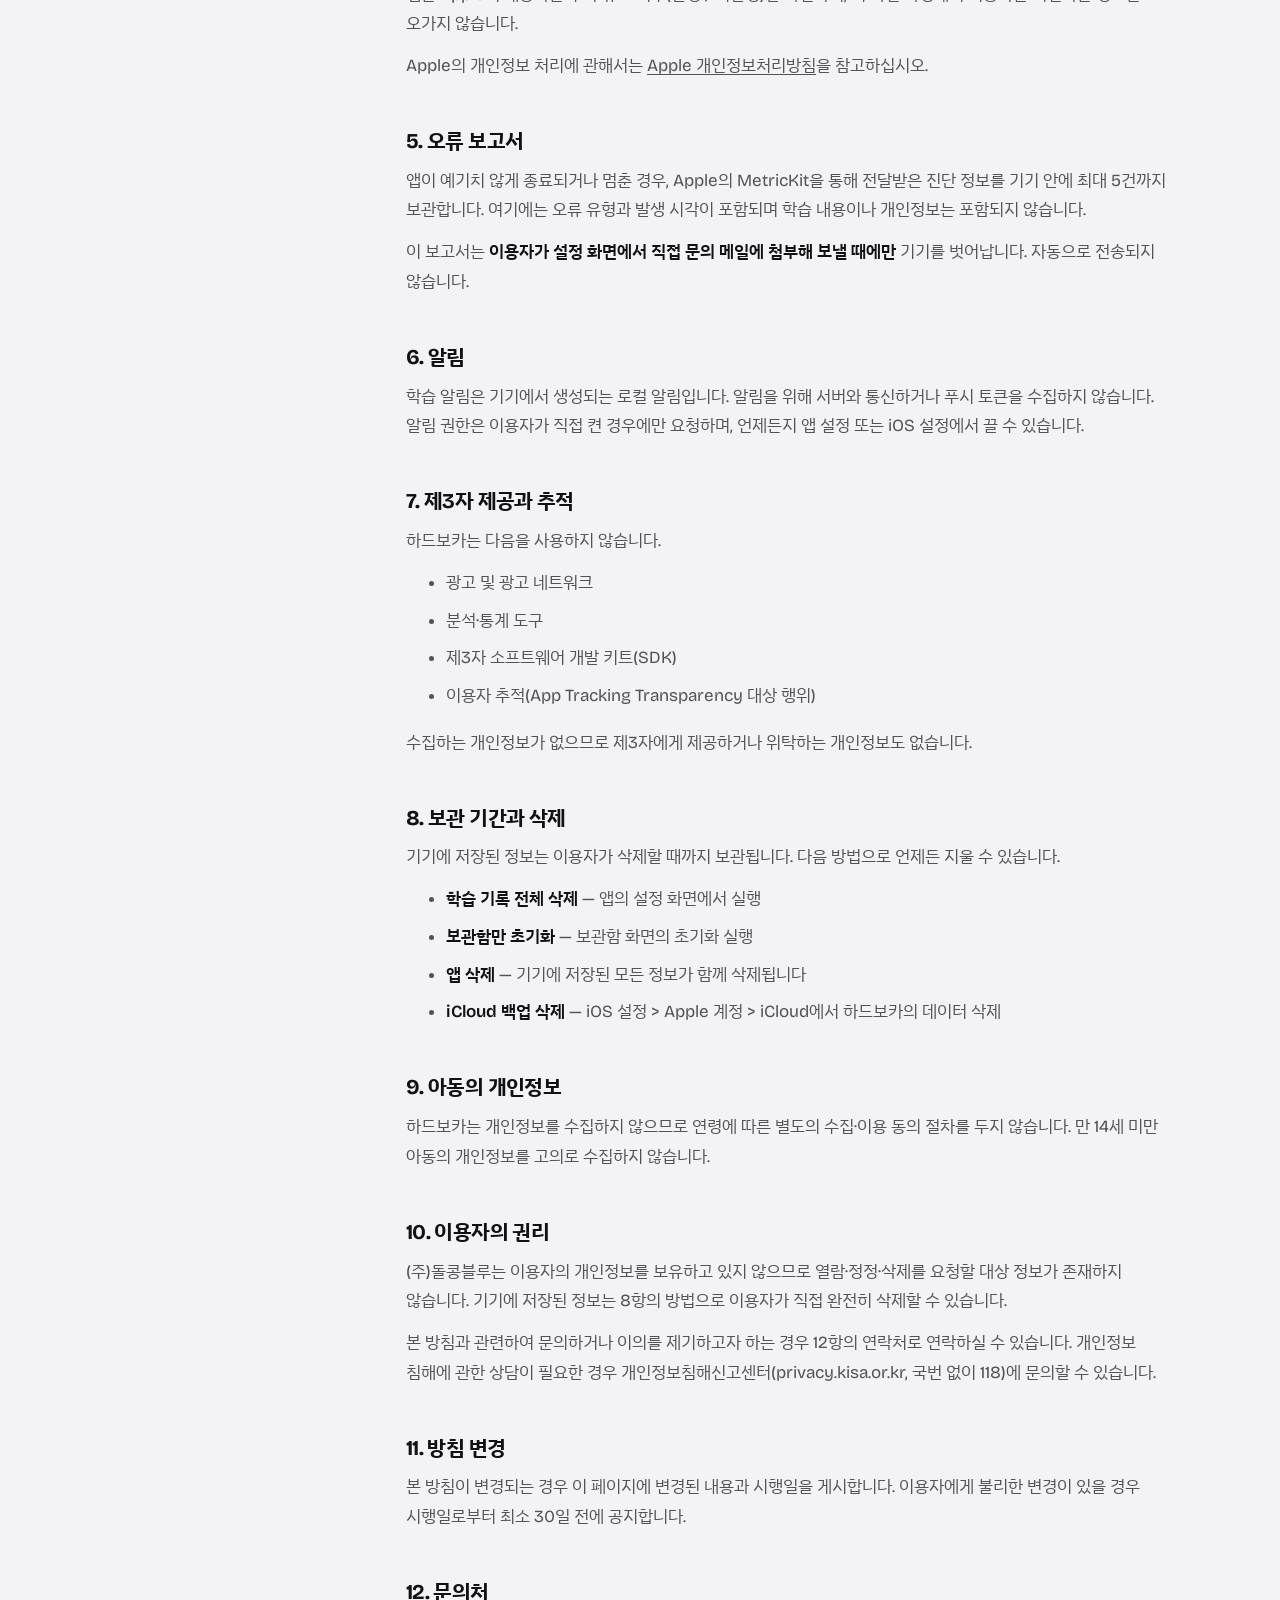
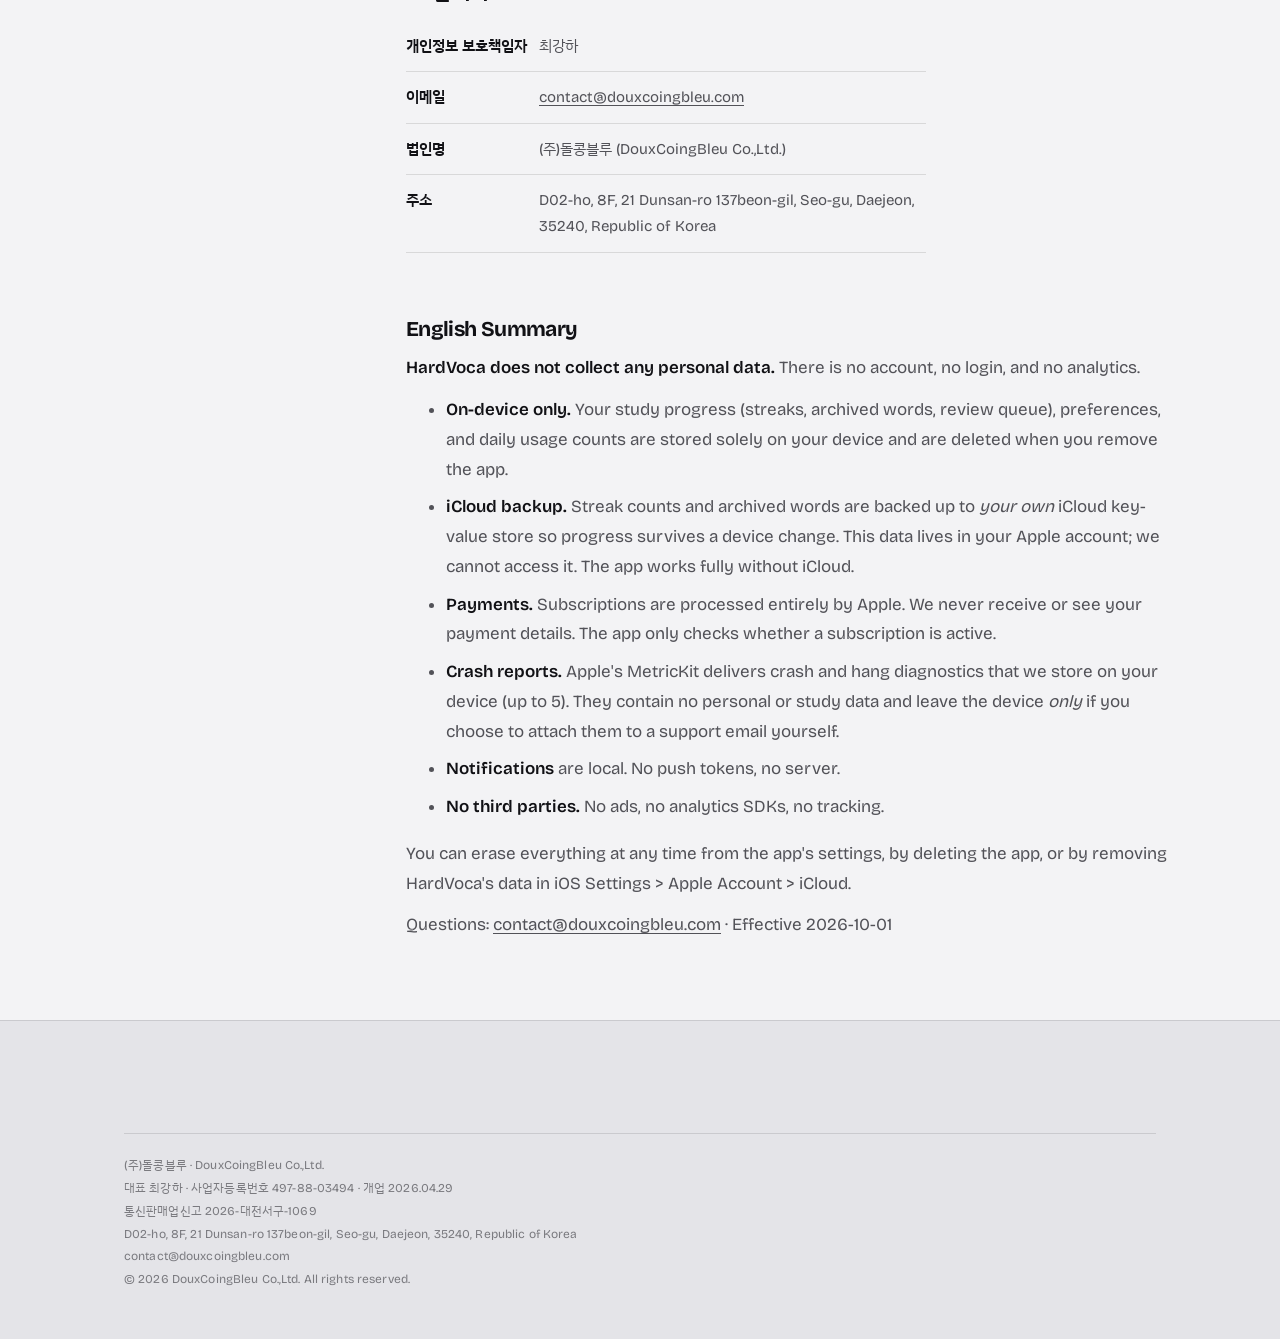
==== commit b48445c6: "site: 내용 갱신" ====
--- a/privacy.html
+++ b/privacy.html
@@ -154,6 +154,7 @@
     <p class="legal">
       (주)돌콩블루 · DouxCoingBleu Co.,Ltd.<br>
       대표 최강하 · 사업자등록번호 497-88-03494 · 개업 2026.04.29<br>
+      통신판매업신고 2026-대전서구-1069<br>
       D02-ho, 8F, 21 Dunsan-ro 137beon-gil, Seo-gu, Daejeon, 35240, Republic of Korea<br>
       contact@douxcoingbleu.com<br>
       © <span id="year">2026</span> DouxCoingBleu Co.,Ltd. All rights reserved.
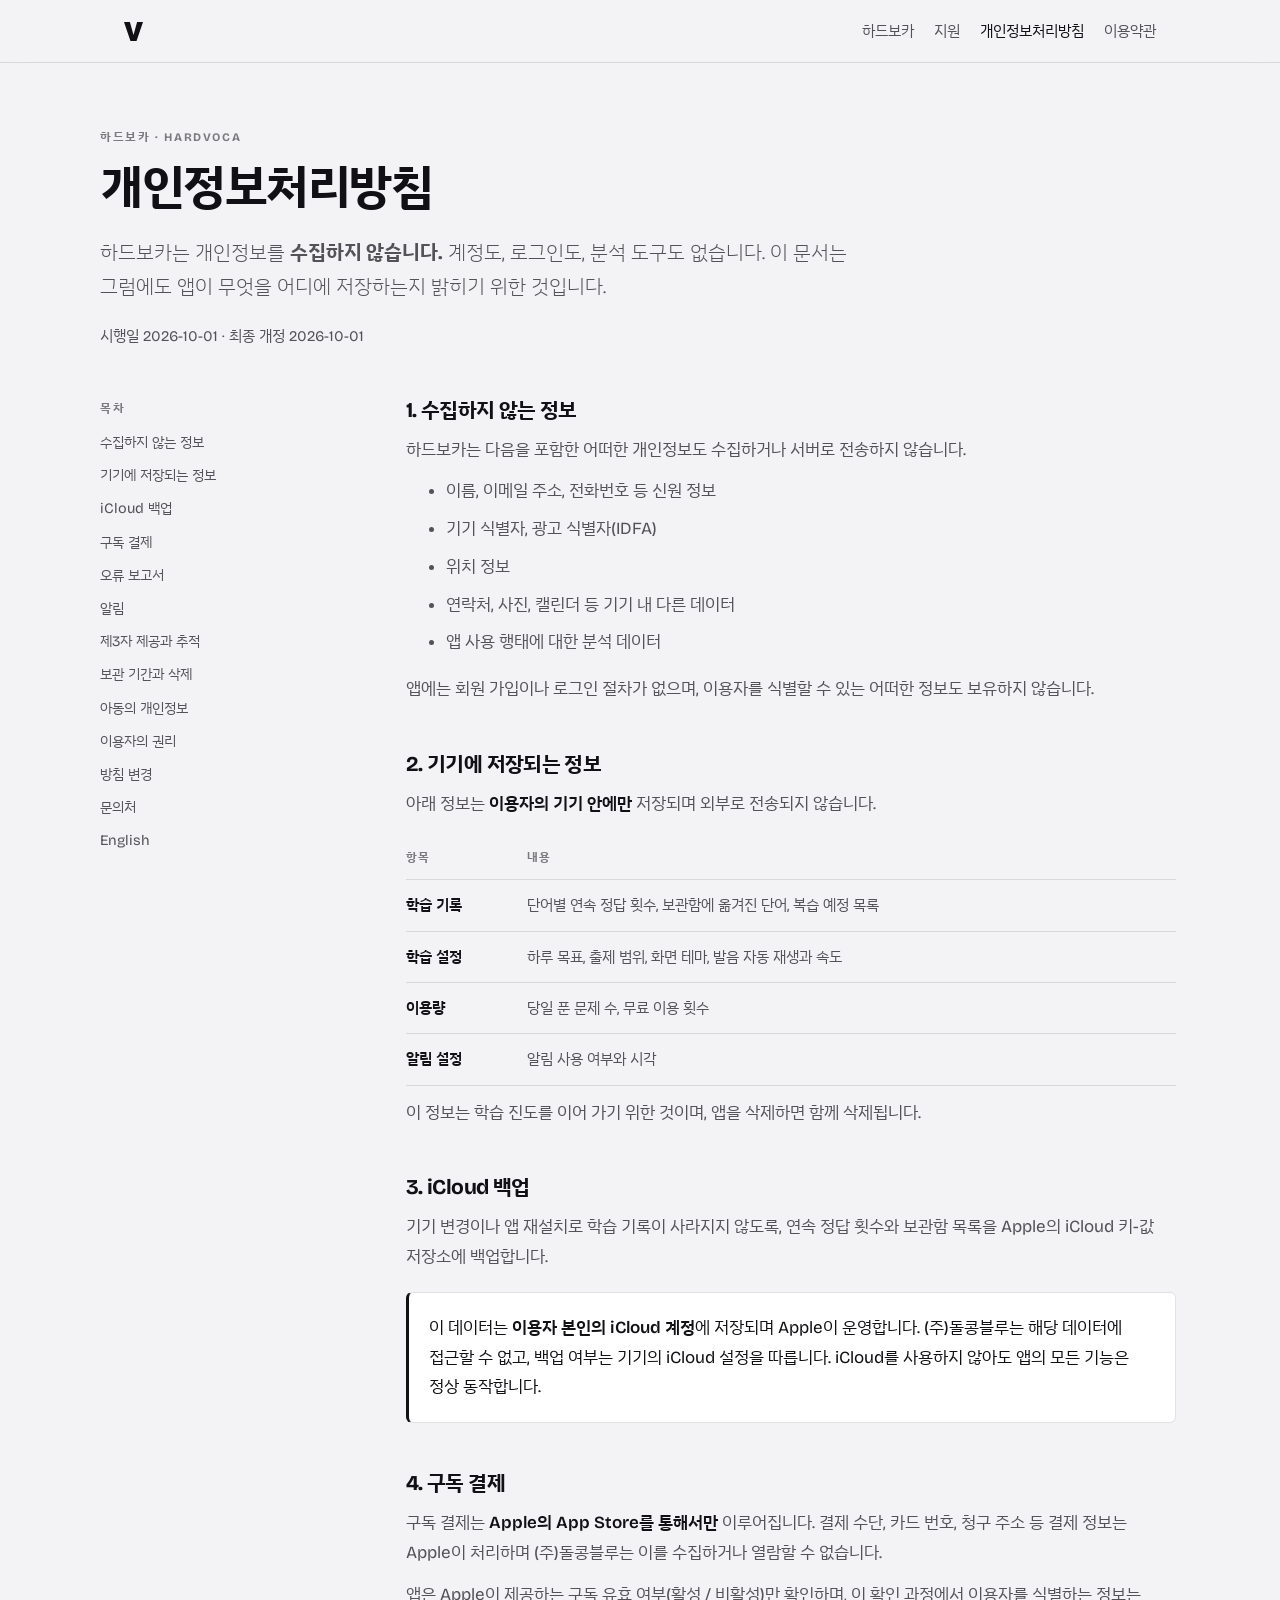
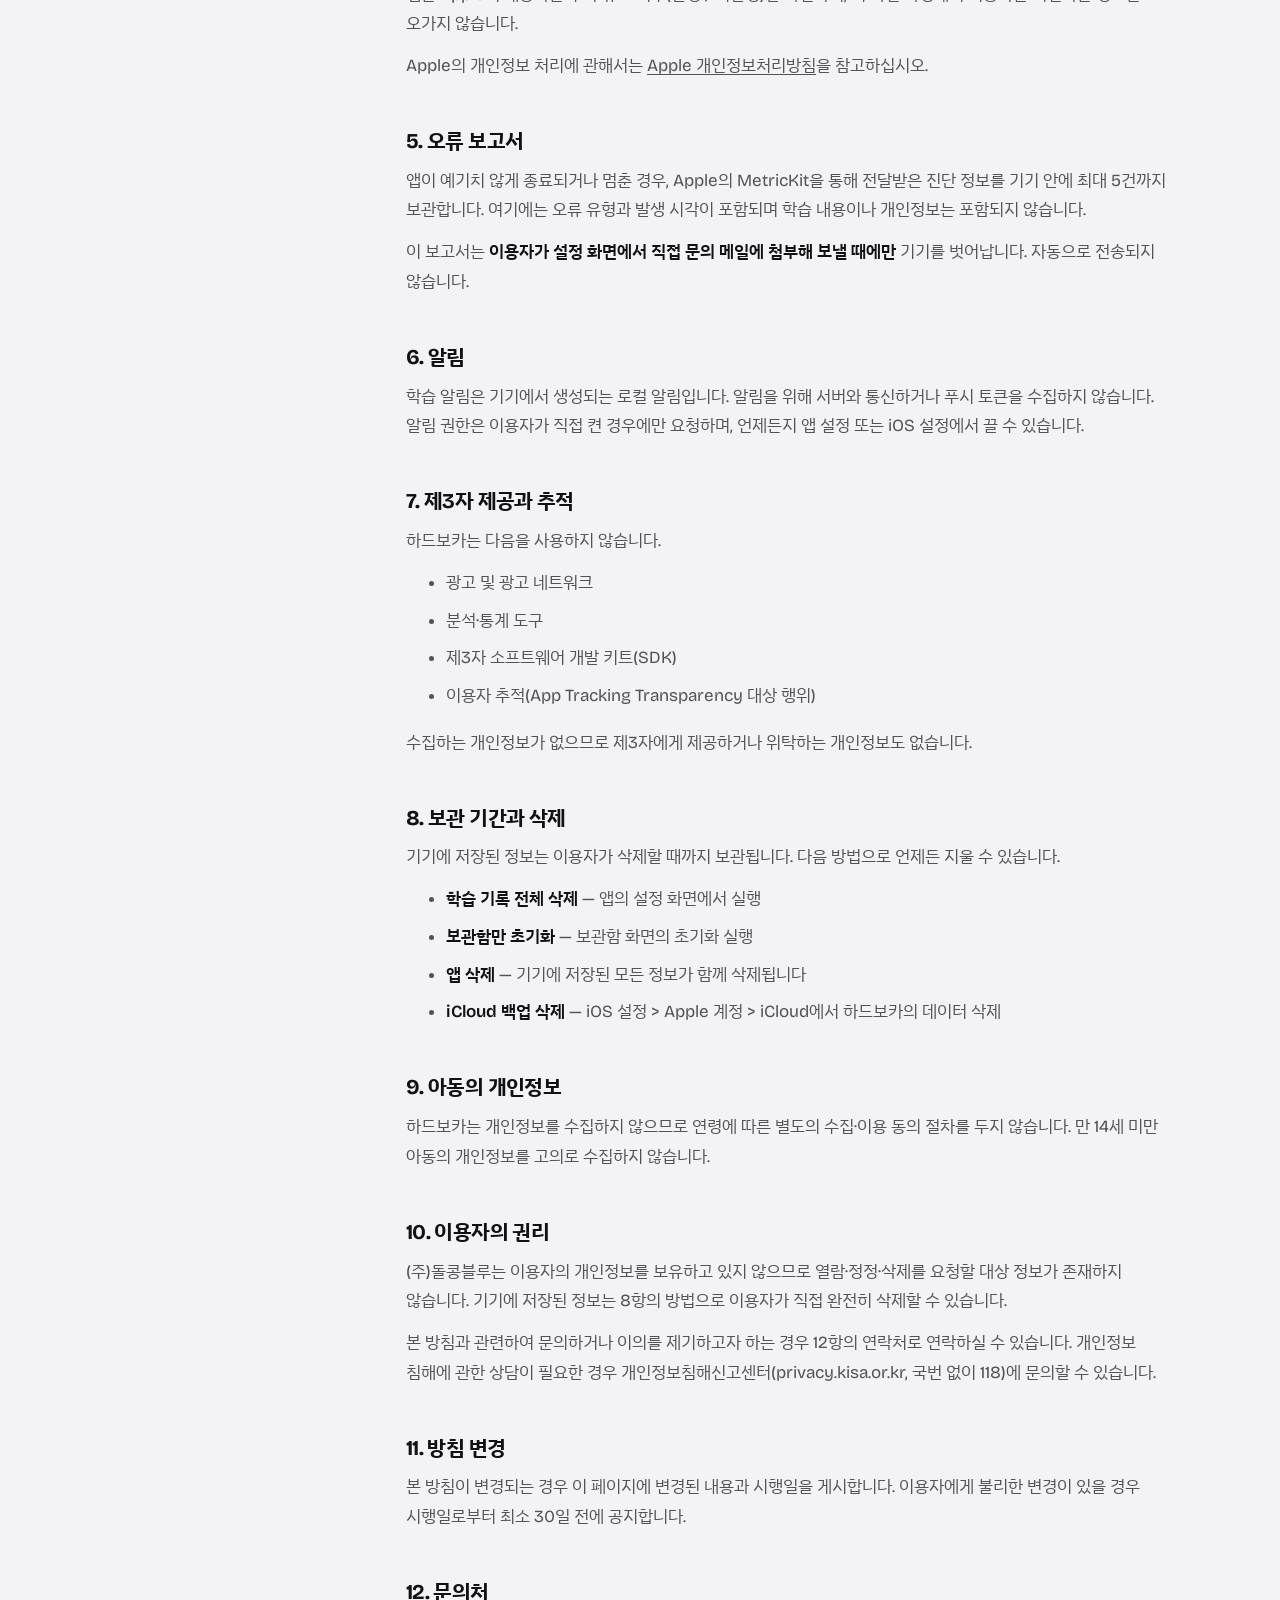
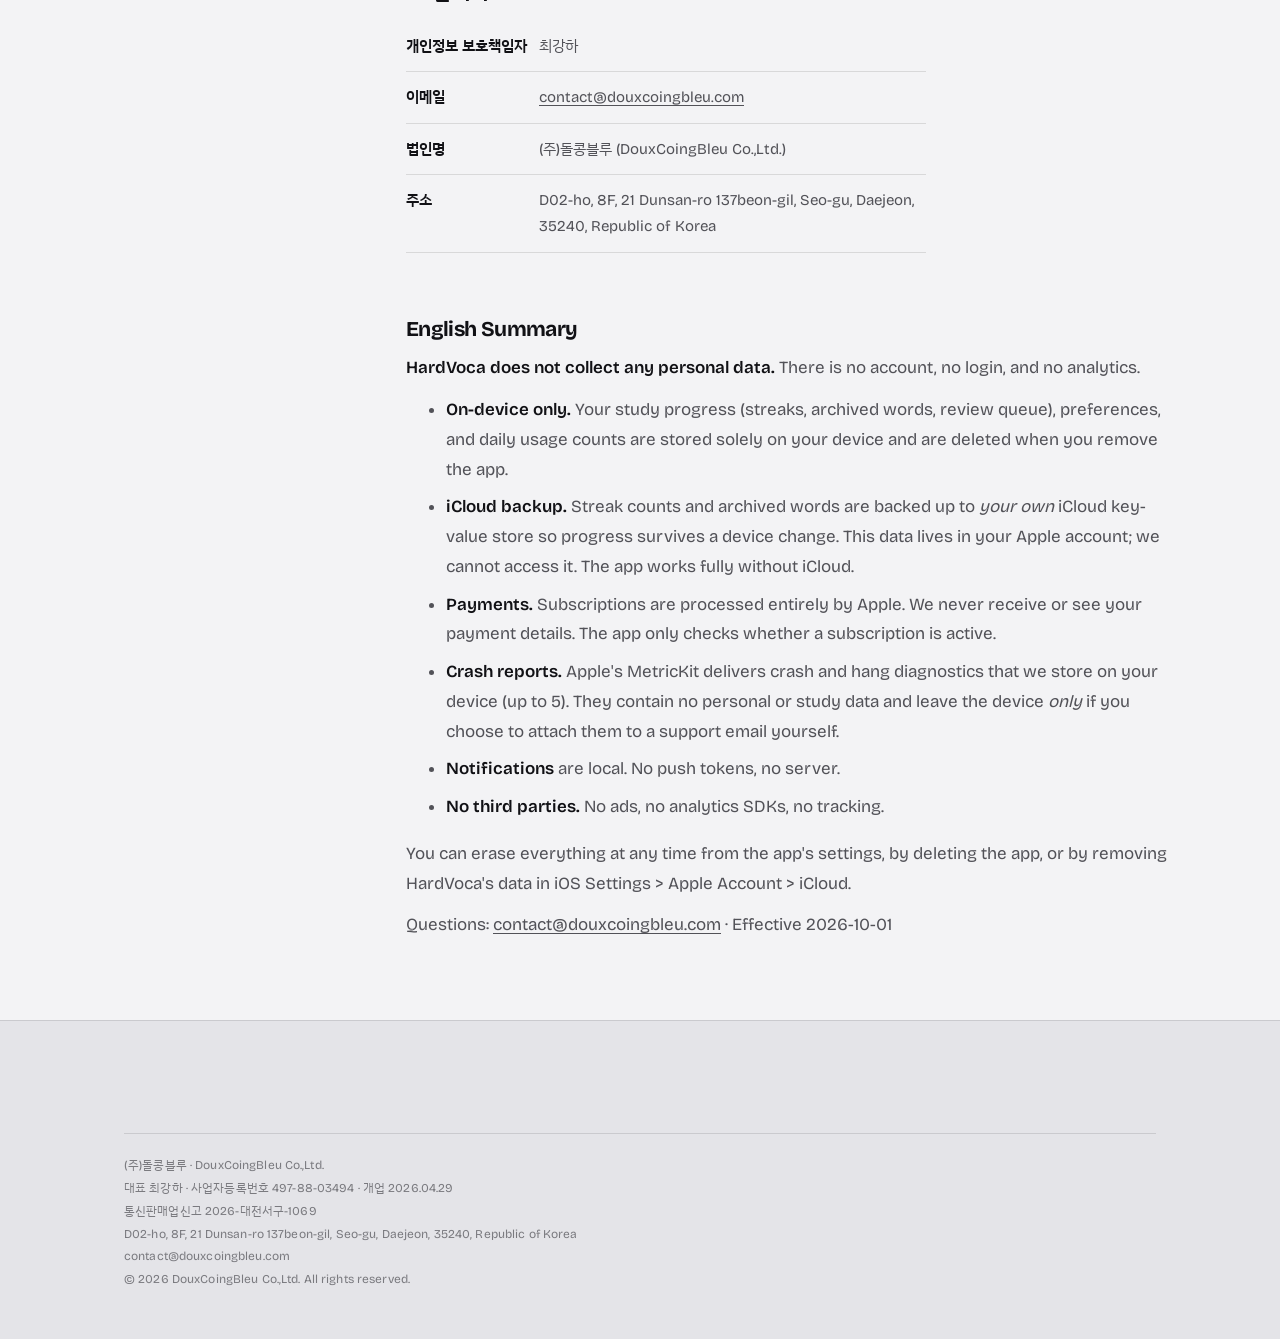
==== commit f4af4033: "site: 내용 갱신" ====
--- a/privacy.html
+++ b/privacy.html
@@ -19,6 +19,7 @@
       <a href="index.html#product">하드보카</a>
       <a href="support.html">지원</a>
       <a href="privacy.html" aria-current="page">개인정보처리방침</a>
+      <a href="terms.html">이용약관</a>
     </nav>
   </div>
 </header>
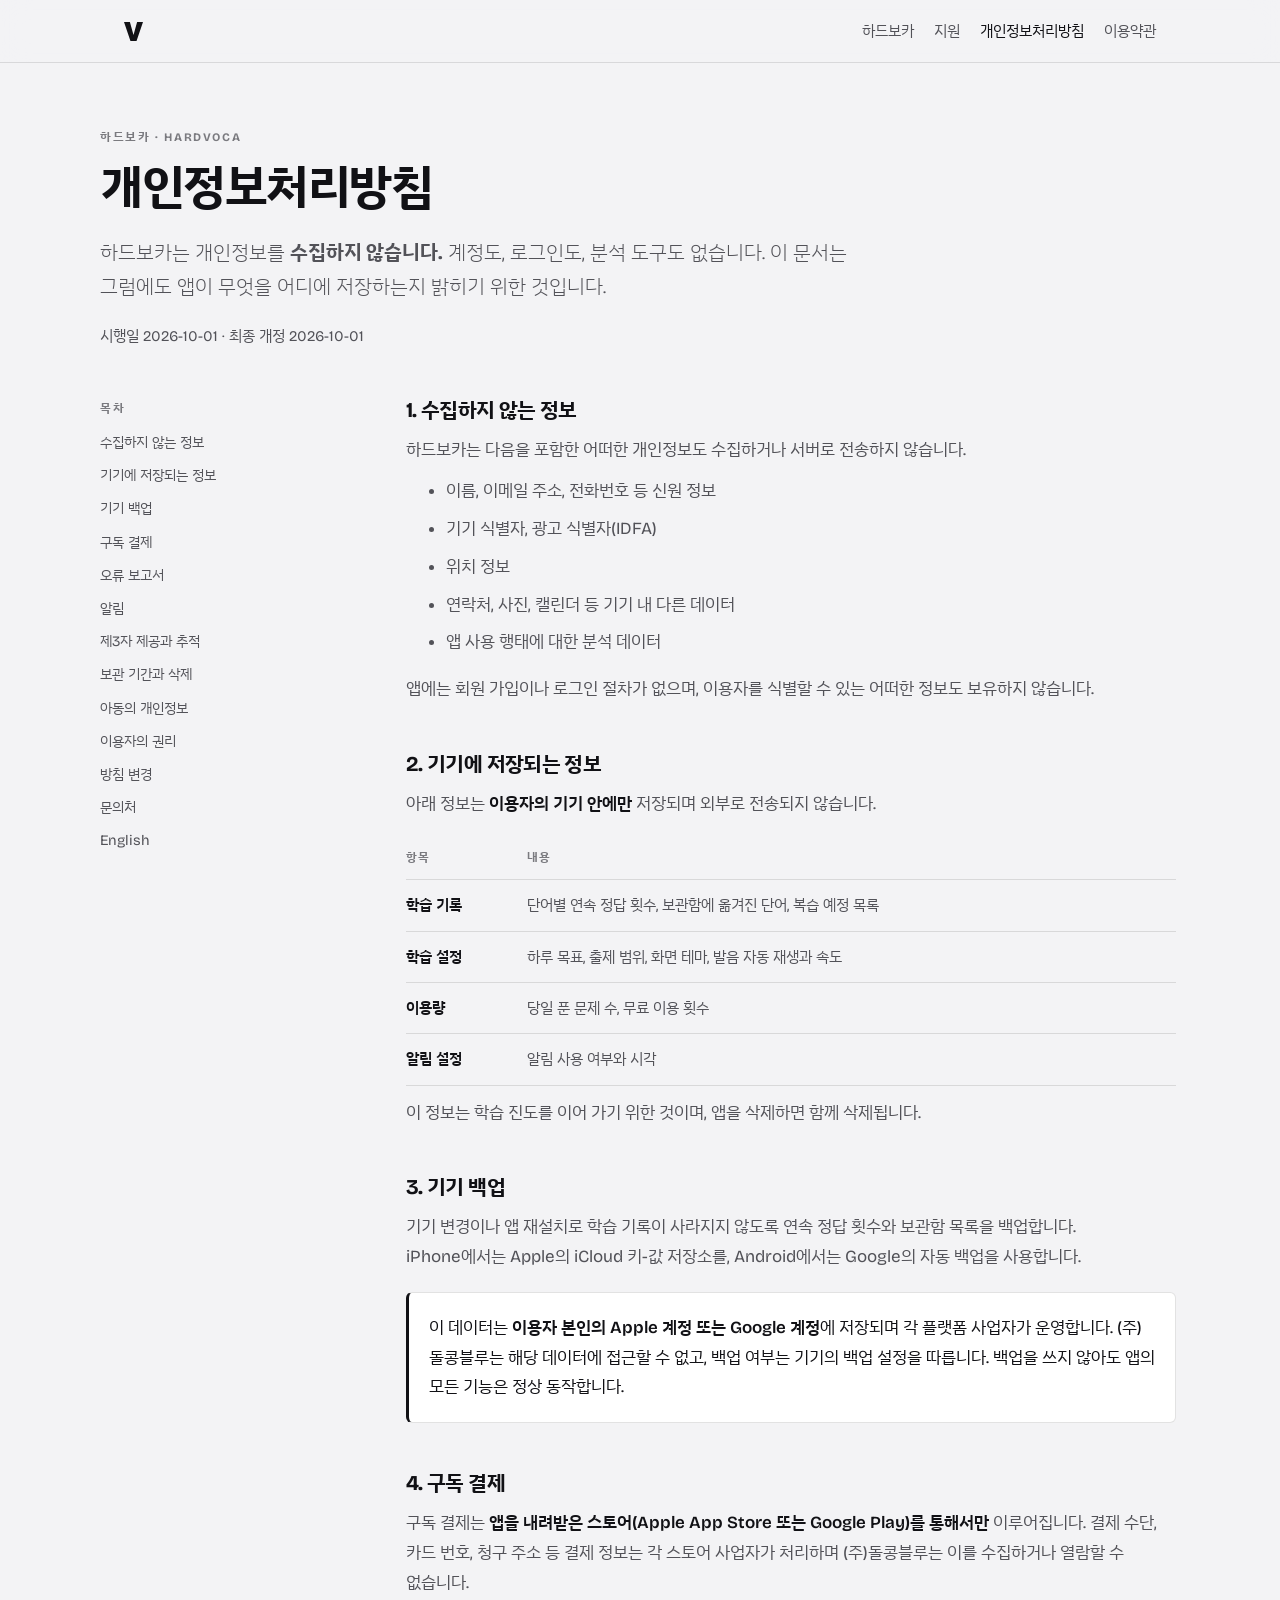
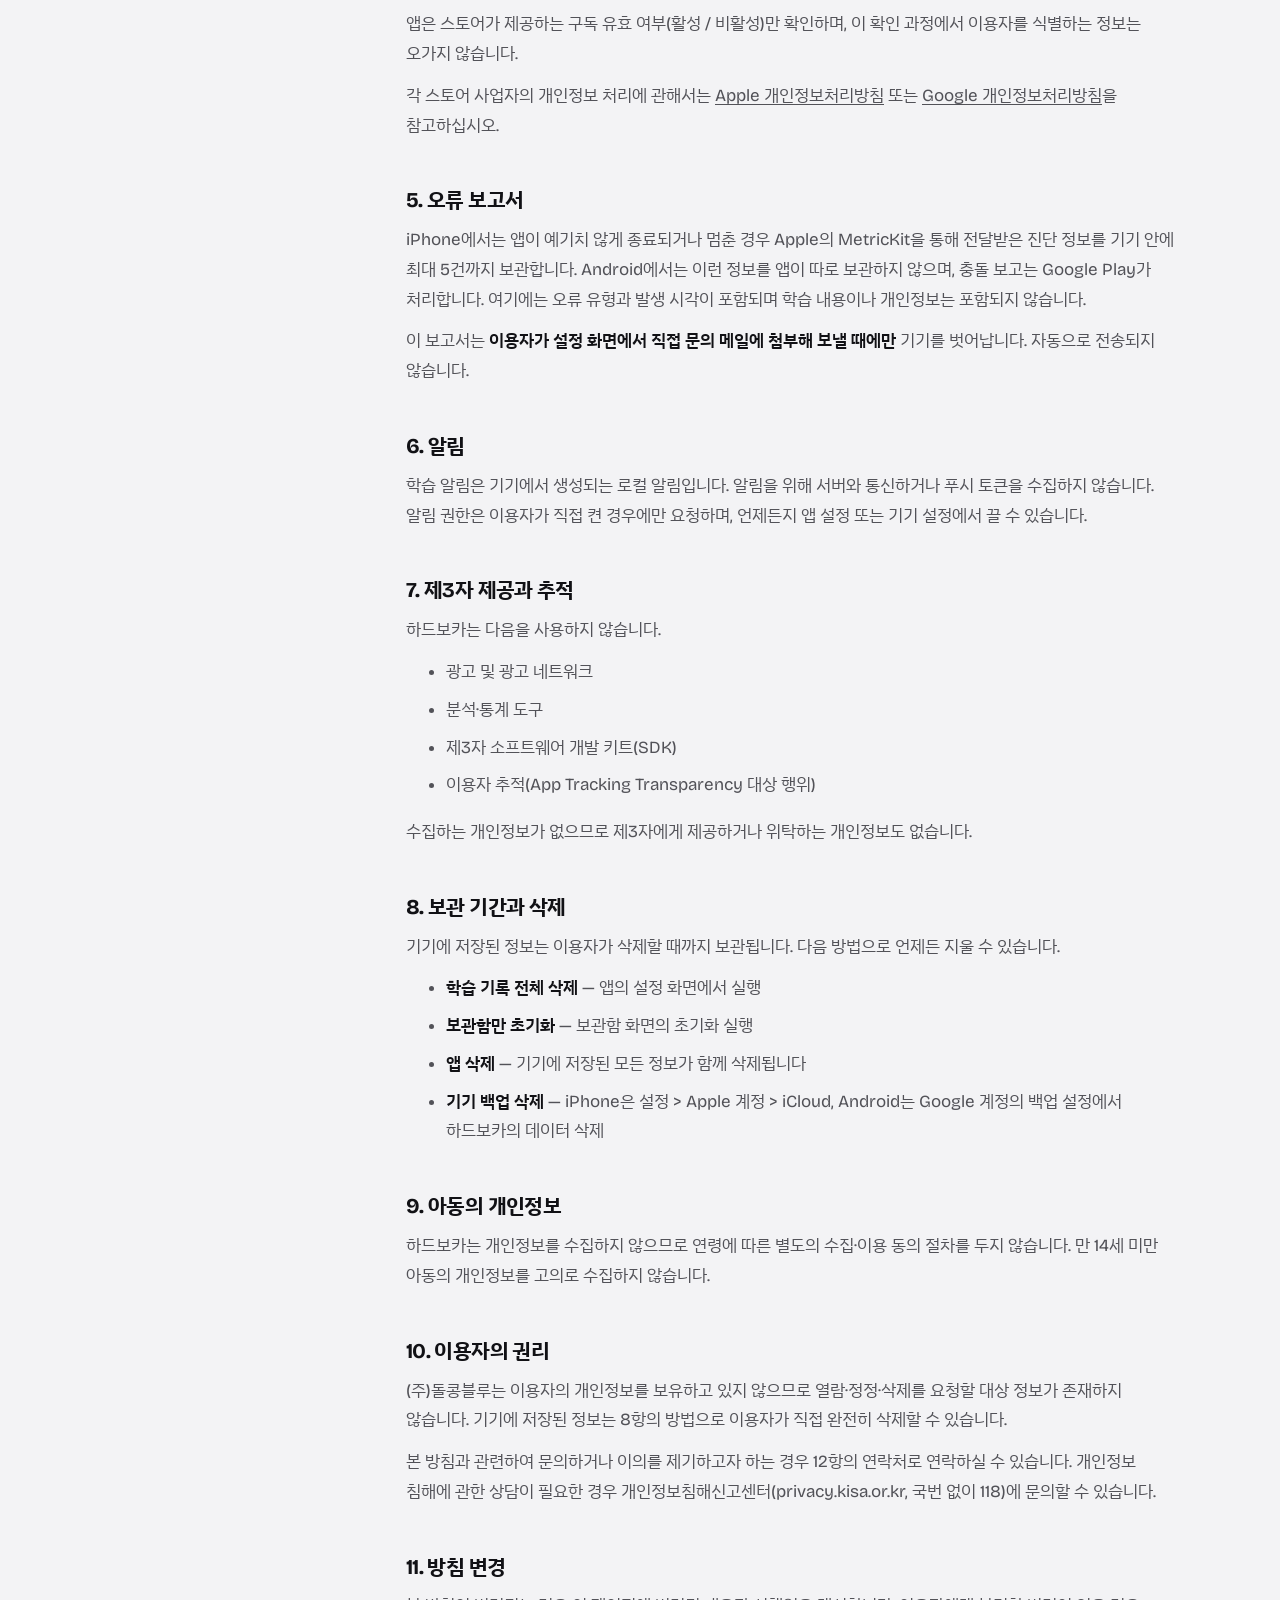
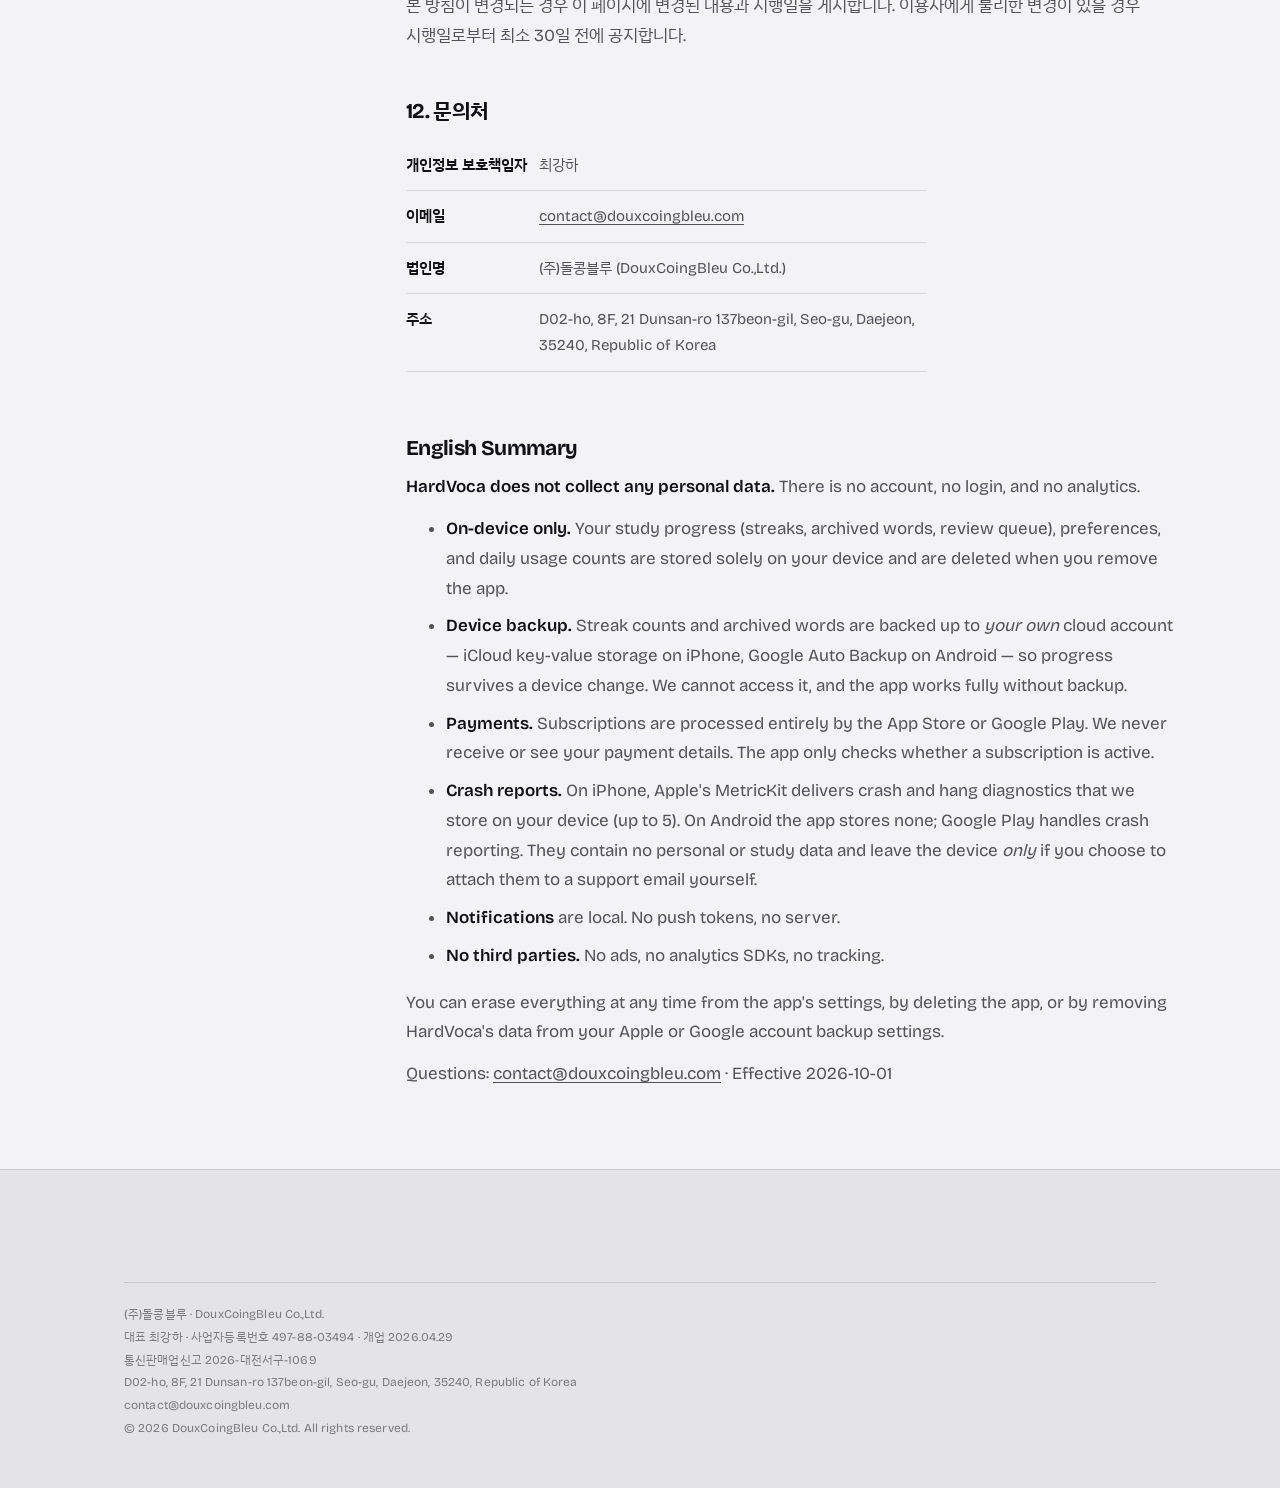
==== commit 34cd9fd4: "site: 내용 갱신" ====
--- a/privacy.html
+++ b/privacy.html
@@ -4,7 +4,7 @@
 <meta charset="UTF-8">
 <meta name="viewport" content="width=device-width, initial-scale=1">
 <title>개인정보처리방침 — 하드보카</title>
-<meta name="description" content="하드보카는 개인정보를 수집하지 않습니다. 학습 기록은 사용자 기기와 본인의 iCloud에만 저장됩니다.">
+<meta name="description" content="하드보카는 개인정보를 수집하지 않습니다. 학습 기록은 사용자 기기와 본인의 클라우드 계정에만 저장됩니다.">
 <link rel="stylesheet" href="styles.css">
 <link rel="icon" href="data:image/svg+xml,%3Csvg xmlns='http://www.w3.org/2000/svg' viewBox='0 0 100 100'%3E%3Cpath d='M0 0 L31 0 L50 68 L69 0 L100 0 L66 100 L34 100 Z' fill='%23161618'/%3E%3C/svg%3E">
 </head>
@@ -38,7 +38,7 @@
       <ol>
         <li><a href="#s1">수집하지 않는 정보</a></li>
         <li><a href="#s2">기기에 저장되는 정보</a></li>
-        <li><a href="#s3">iCloud 백업</a></li>
+        <li><a href="#s3">기기 백업</a></li>
         <li><a href="#s4">구독 결제</a></li>
         <li><a href="#s5">오류 보고서</a></li>
         <li><a href="#s6">알림</a></li>
@@ -77,23 +77,23 @@
       </table>
       <p>이 정보는 학습 진도를 이어 가기 위한 것이며, 앱을 삭제하면 함께 삭제됩니다.</p>
 
-      <h2 id="s3">3. iCloud 백업</h2>
-      <p>기기 변경이나 앱 재설치로 학습 기록이 사라지지 않도록, 연속 정답 횟수와 보관함 목록을 Apple의 iCloud 키-값 저장소에 백업합니다.</p>
+      <h2 id="s3">3. 기기 백업</h2>
+      <p>기기 변경이나 앱 재설치로 학습 기록이 사라지지 않도록 연속 정답 횟수와 보관함 목록을 백업합니다. iPhone에서는 Apple의 iCloud 키-값 저장소를, Android에서는 Google의 자동 백업을 사용합니다.</p>
       <div class="callout">
-        <p>이 데이터는 <strong>이용자 본인의 iCloud 계정</strong>에 저장되며 Apple이 운영합니다. (주)돌콩블루는 해당 데이터에 접근할 수 없고, 백업 여부는 기기의 iCloud 설정을 따릅니다. iCloud를 사용하지 않아도 앱의 모든 기능은 정상 동작합니다.</p>
+        <p>이 데이터는 <strong>이용자 본인의 Apple 계정 또는 Google 계정</strong>에 저장되며 각 플랫폼 사업자가 운영합니다. (주)돌콩블루는 해당 데이터에 접근할 수 없고, 백업 여부는 기기의 백업 설정을 따릅니다. 백업을 쓰지 않아도 앱의 모든 기능은 정상 동작합니다.</p>
       </div>
 
       <h2 id="s4">4. 구독 결제</h2>
-      <p>구독 결제는 <strong>Apple의 App Store를 통해서만</strong> 이루어집니다. 결제 수단, 카드 번호, 청구 주소 등 결제 정보는 Apple이 처리하며 (주)돌콩블루는 이를 수집하거나 열람할 수 없습니다.</p>
-      <p>앱은 Apple이 제공하는 구독 유효 여부(활성 / 비활성)만 확인하며, 이 확인 과정에서 이용자를 식별하는 정보는 오가지 않습니다.</p>
-      <p>Apple의 개인정보 처리에 관해서는 <a href="https://www.apple.com/legal/privacy/">Apple 개인정보처리방침</a>을 참고하십시오.</p>
+      <p>구독 결제는 <strong>앱을 내려받은 스토어(Apple App Store 또는 Google Play)를 통해서만</strong> 이루어집니다. 결제 수단, 카드 번호, 청구 주소 등 결제 정보는 각 스토어 사업자가 처리하며 (주)돌콩블루는 이를 수집하거나 열람할 수 없습니다.</p>
+      <p>앱은 스토어가 제공하는 구독 유효 여부(활성 / 비활성)만 확인하며, 이 확인 과정에서 이용자를 식별하는 정보는 오가지 않습니다.</p>
+      <p>각 스토어 사업자의 개인정보 처리에 관해서는 <a href="https://www.apple.com/legal/privacy/">Apple 개인정보처리방침</a> 또는 <a href="https://policies.google.com/privacy">Google 개인정보처리방침</a>을 참고하십시오.</p>
 
       <h2 id="s5">5. 오류 보고서</h2>
-      <p>앱이 예기치 않게 종료되거나 멈춘 경우, Apple의 MetricKit을 통해 전달받은 진단 정보를 기기 안에 최대 5건까지 보관합니다. 여기에는 오류 유형과 발생 시각이 포함되며 학습 내용이나 개인정보는 포함되지 않습니다.</p>
+      <p>iPhone에서는 앱이 예기치 않게 종료되거나 멈춘 경우 Apple의 MetricKit을 통해 전달받은 진단 정보를 기기 안에 최대 5건까지 보관합니다. Android에서는 이런 정보를 앱이 따로 보관하지 않으며, 충돌 보고는 Google Play가 처리합니다. 여기에는 오류 유형과 발생 시각이 포함되며 학습 내용이나 개인정보는 포함되지 않습니다.</p>
       <p>이 보고서는 <strong>이용자가 설정 화면에서 직접 문의 메일에 첨부해 보낼 때에만</strong> 기기를 벗어납니다. 자동으로 전송되지 않습니다.</p>
 
       <h2 id="s6">6. 알림</h2>
-      <p>학습 알림은 기기에서 생성되는 로컬 알림입니다. 알림을 위해 서버와 통신하거나 푸시 토큰을 수집하지 않습니다. 알림 권한은 이용자가 직접 켠 경우에만 요청하며, 언제든지 앱 설정 또는 iOS 설정에서 끌 수 있습니다.</p>
+      <p>학습 알림은 기기에서 생성되는 로컬 알림입니다. 알림을 위해 서버와 통신하거나 푸시 토큰을 수집하지 않습니다. 알림 권한은 이용자가 직접 켠 경우에만 요청하며, 언제든지 앱 설정 또는 기기 설정에서 끌 수 있습니다.</p>
 
       <h2 id="s7">7. 제3자 제공과 추적</h2>
       <p>하드보카는 다음을 사용하지 않습니다.</p>
@@ -111,7 +111,7 @@
         <li><strong>학습 기록 전체 삭제</strong> — 앱의 설정 화면에서 실행</li>
         <li><strong>보관함만 초기화</strong> — 보관함 화면의 초기화 실행</li>
         <li><strong>앱 삭제</strong> — 기기에 저장된 모든 정보가 함께 삭제됩니다</li>
-        <li><strong>iCloud 백업 삭제</strong> — iOS 설정 &gt; Apple 계정 &gt; iCloud에서 하드보카의 데이터 삭제</li>
+        <li><strong>기기 백업 삭제</strong> — iPhone은 설정 &gt; Apple 계정 &gt; iCloud, Android는 Google 계정의 백업 설정에서 하드보카의 데이터 삭제</li>
       </ul>
 
       <h2 id="s9">9. 아동의 개인정보</h2>
@@ -138,13 +138,13 @@
       <p><strong>HardVoca does not collect any personal data.</strong> There is no account, no login, and no analytics.</p>
       <ul>
         <li><strong>On-device only.</strong> Your study progress (streaks, archived words, review queue), preferences, and daily usage counts are stored solely on your device and are deleted when you remove the app.</li>
-        <li><strong>iCloud backup.</strong> Streak counts and archived words are backed up to <em>your own</em> iCloud key-value store so progress survives a device change. This data lives in your Apple account; we cannot access it. The app works fully without iCloud.</li>
-        <li><strong>Payments.</strong> Subscriptions are processed entirely by Apple. We never receive or see your payment details. The app only checks whether a subscription is active.</li>
-        <li><strong>Crash reports.</strong> Apple's MetricKit delivers crash and hang diagnostics that we store on your device (up to 5). They contain no personal or study data and leave the device <em>only</em> if you choose to attach them to a support email yourself.</li>
+        <li><strong>Device backup.</strong> Streak counts and archived words are backed up to <em>your own</em> cloud account — iCloud key-value storage on iPhone, Google Auto Backup on Android — so progress survives a device change. We cannot access it, and the app works fully without backup.</li>
+        <li><strong>Payments.</strong> Subscriptions are processed entirely by the App Store or Google Play. We never receive or see your payment details. The app only checks whether a subscription is active.</li>
+        <li><strong>Crash reports.</strong> On iPhone, Apple's MetricKit delivers crash and hang diagnostics that we store on your device (up to 5). On Android the app stores none; Google Play handles crash reporting. They contain no personal or study data and leave the device <em>only</em> if you choose to attach them to a support email yourself.</li>
         <li><strong>Notifications</strong> are local. No push tokens, no server.</li>
         <li><strong>No third parties.</strong> No ads, no analytics SDKs, no tracking.</li>
       </ul>
-      <p>You can erase everything at any time from the app's settings, by deleting the app, or by removing HardVoca's data in iOS Settings &gt; Apple Account &gt; iCloud.</p>
+      <p>You can erase everything at any time from the app's settings, by deleting the app, or by removing HardVoca's data from your Apple or Google account backup settings.</p>
       <p>Questions: <a href="mailto:contact@douxcoingbleu.com">contact@douxcoingbleu.com</a> · Effective 2026-10-01</p>
     </article>
   </div>
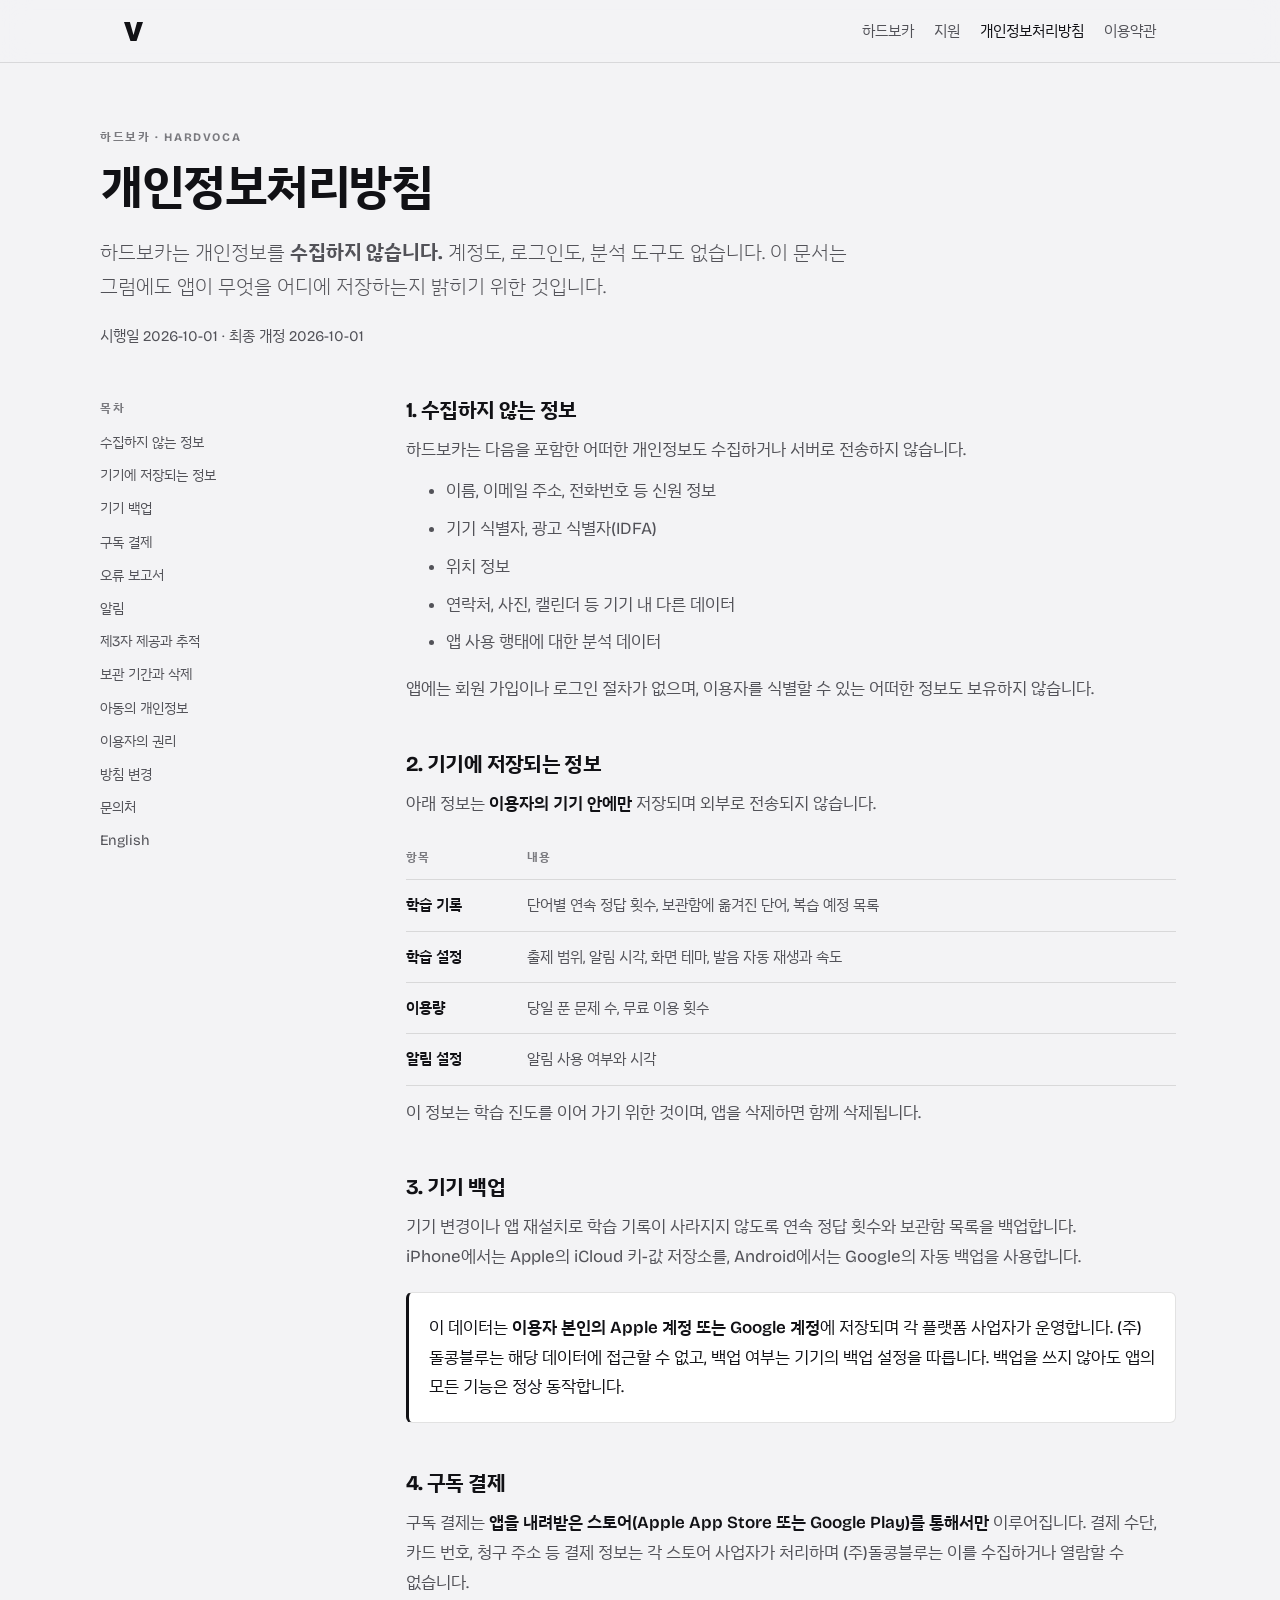
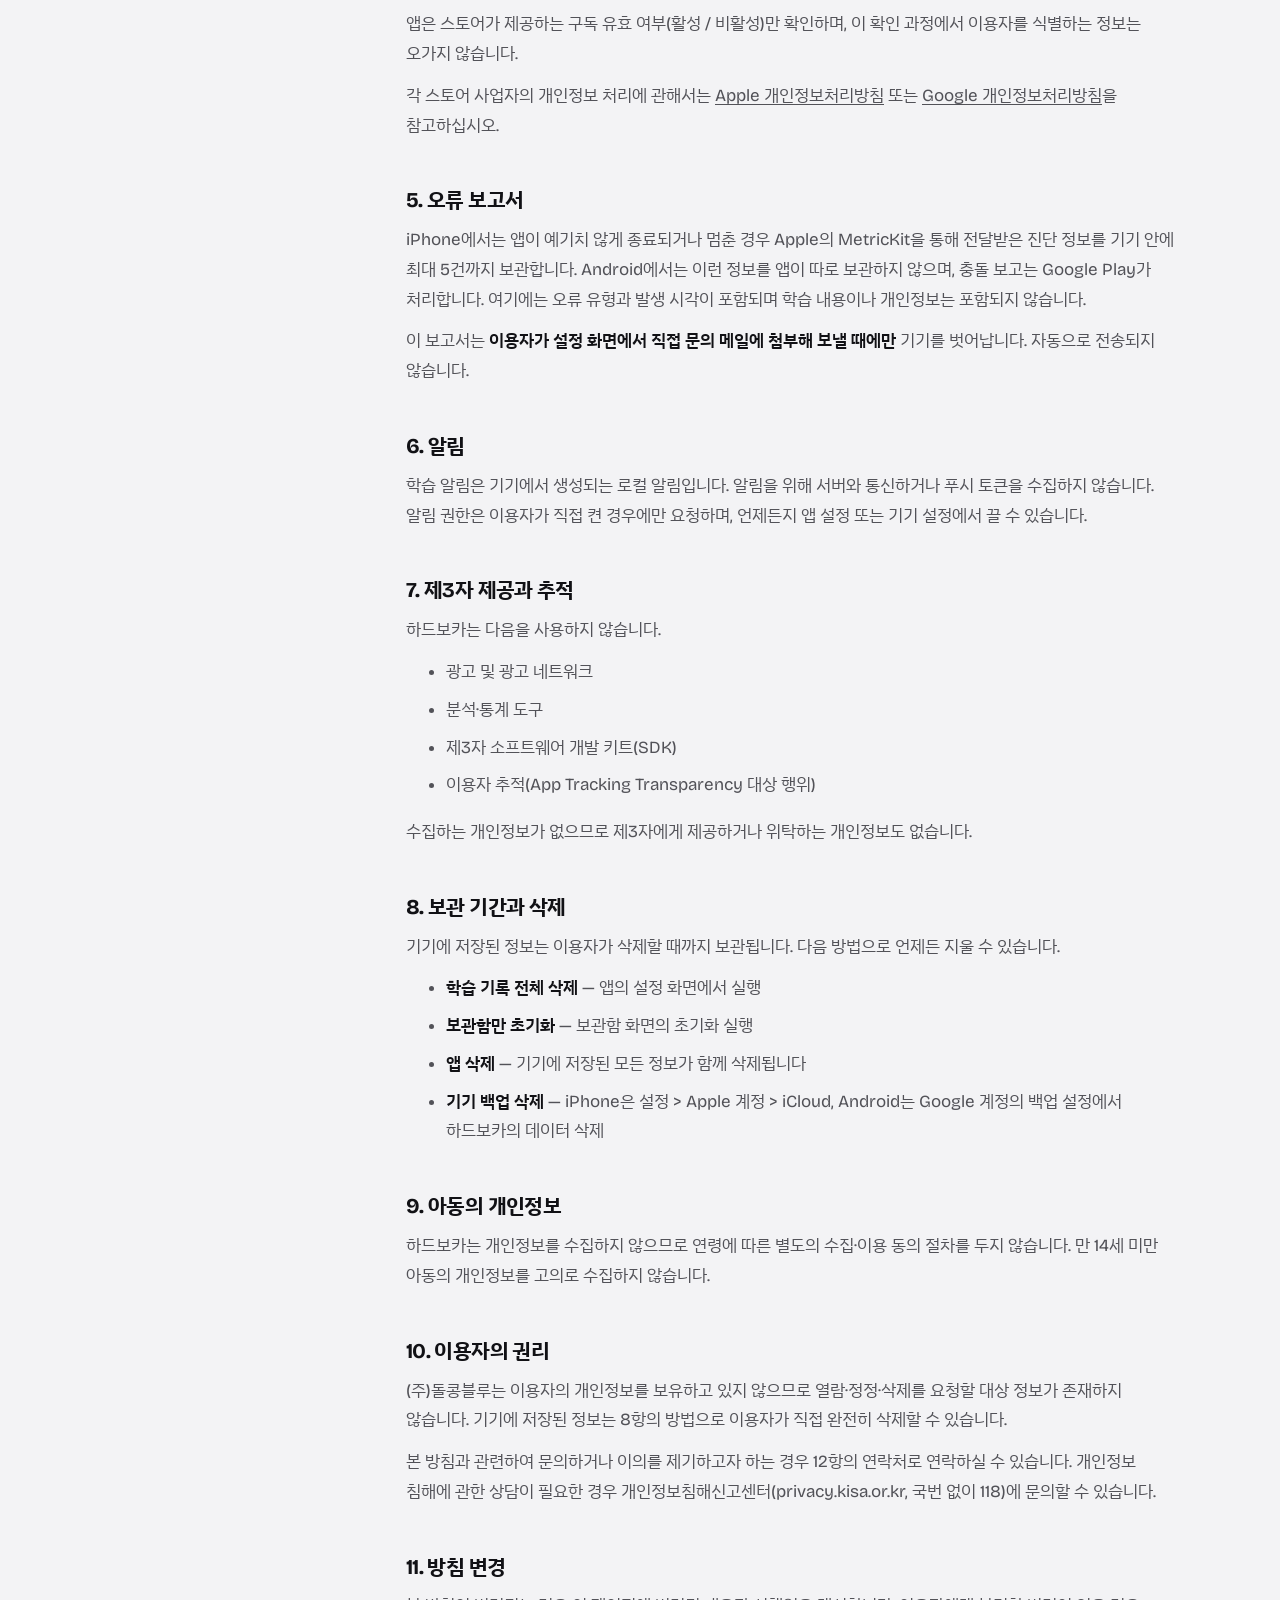
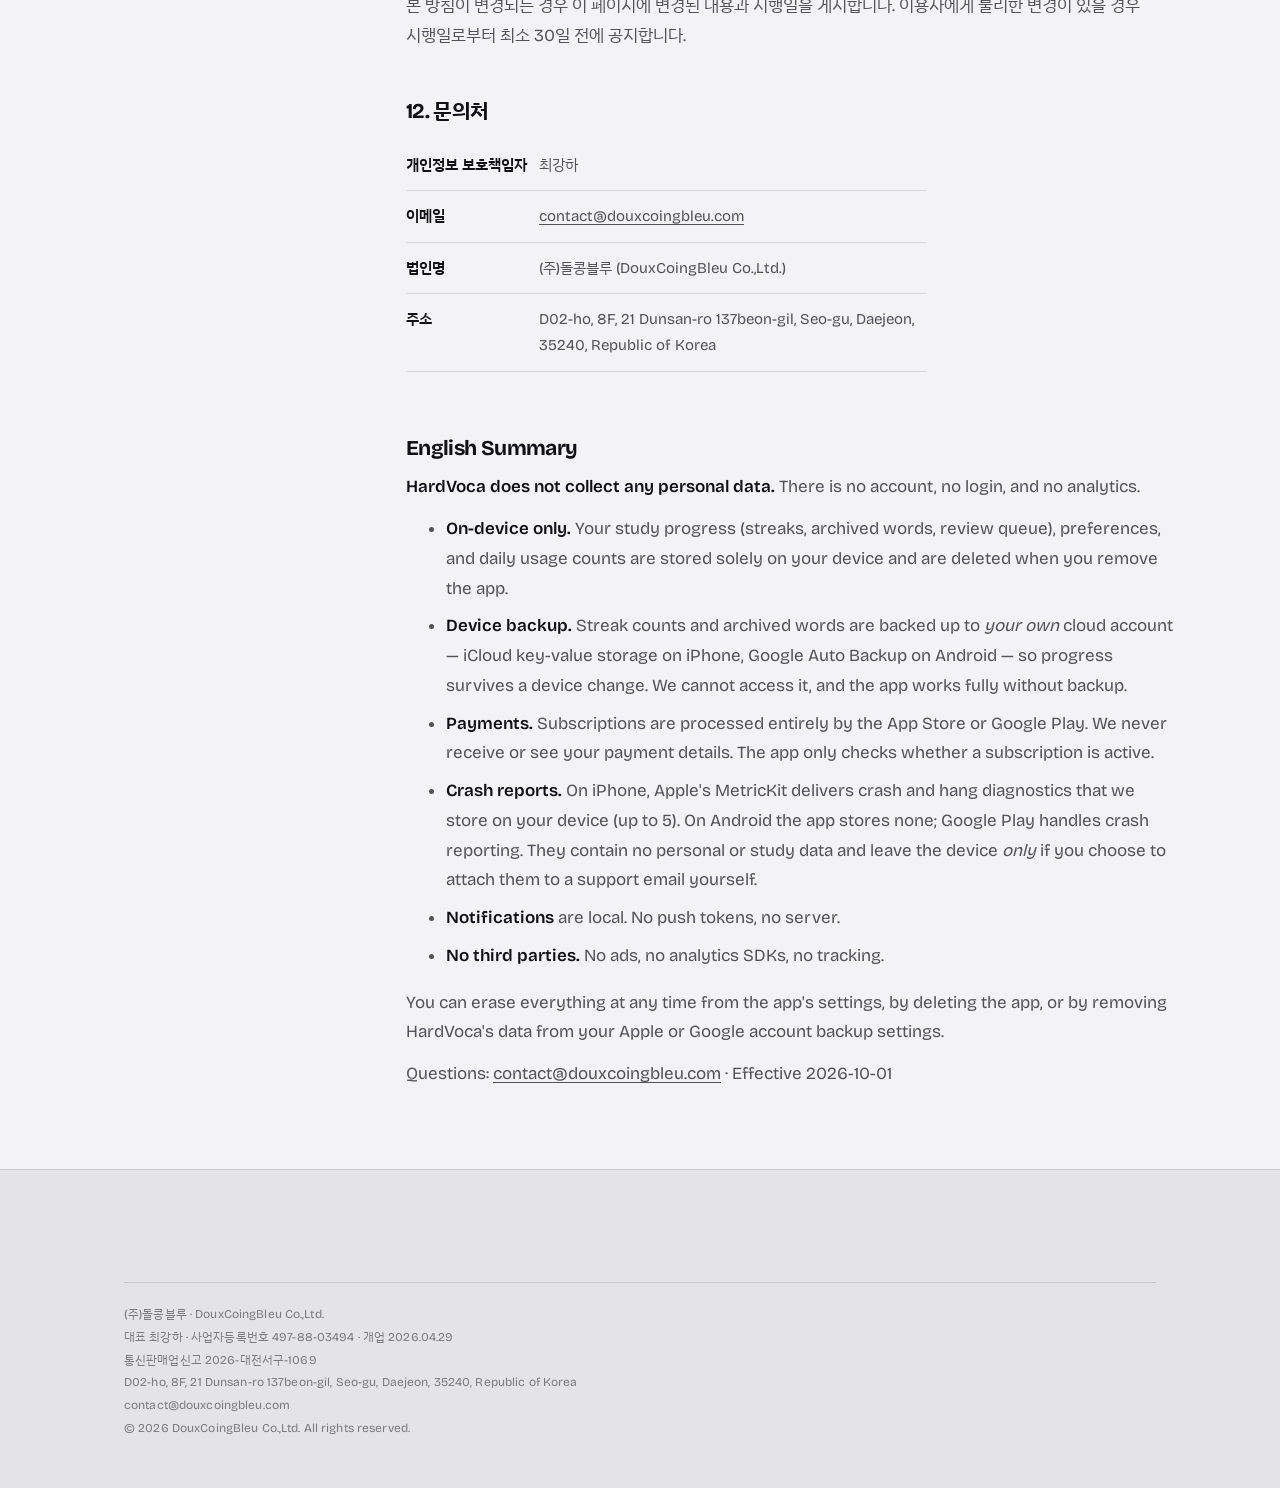
==== commit 2816076c: "site: 내용 갱신" ====
--- a/privacy.html
+++ b/privacy.html
@@ -70,7 +70,7 @@
         <thead><tr><th>항목</th><th>내용</th></tr></thead>
         <tbody>
           <tr><td>학습 기록</td><td>단어별 연속 정답 횟수, 보관함에 옮겨진 단어, 복습 예정 목록</td></tr>
-          <tr><td>학습 설정</td><td>하루 목표, 출제 범위, 화면 테마, 발음 자동 재생과 속도</td></tr>
+          <tr><td>학습 설정</td><td>출제 범위, 알림 시각, 화면 테마, 발음 자동 재생과 속도</td></tr>
           <tr><td>이용량</td><td>당일 푼 문제 수, 무료 이용 횟수</td></tr>
           <tr><td>알림 설정</td><td>알림 사용 여부와 시각</td></tr>
         </tbody>
